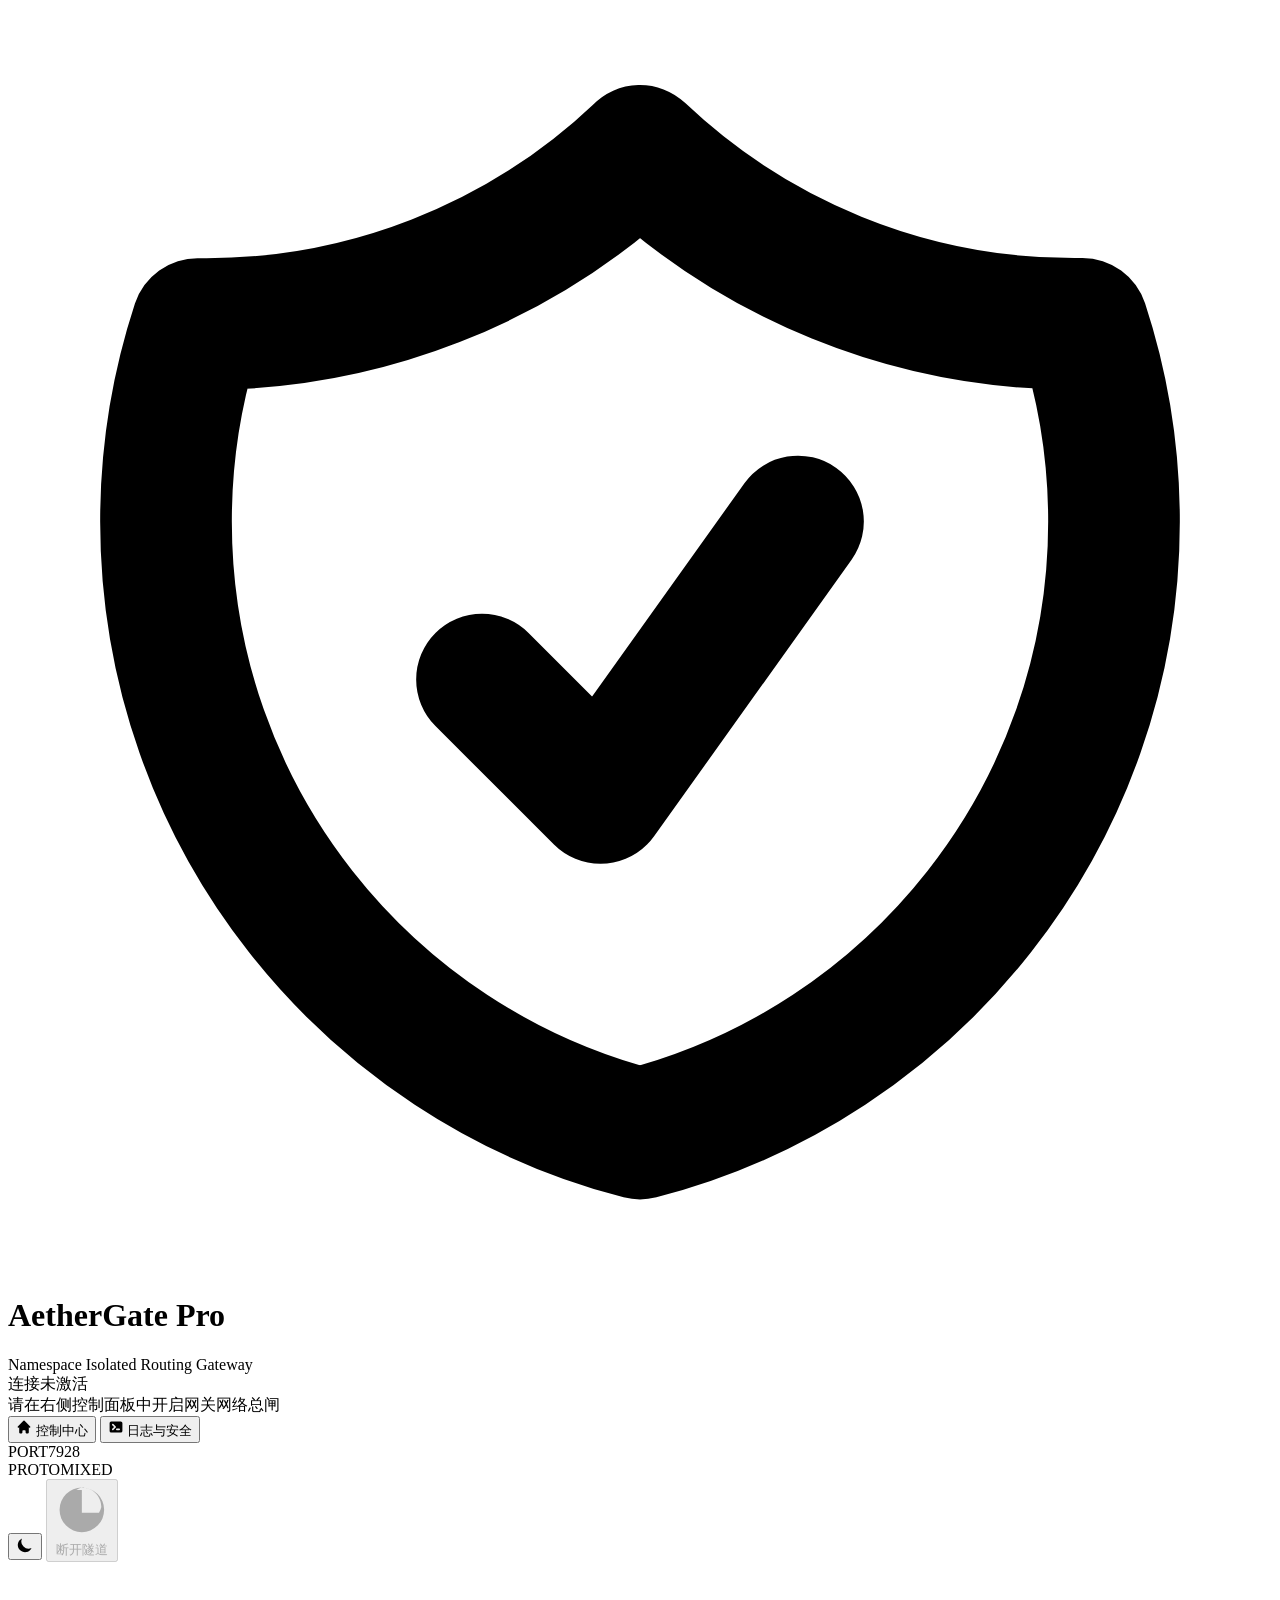
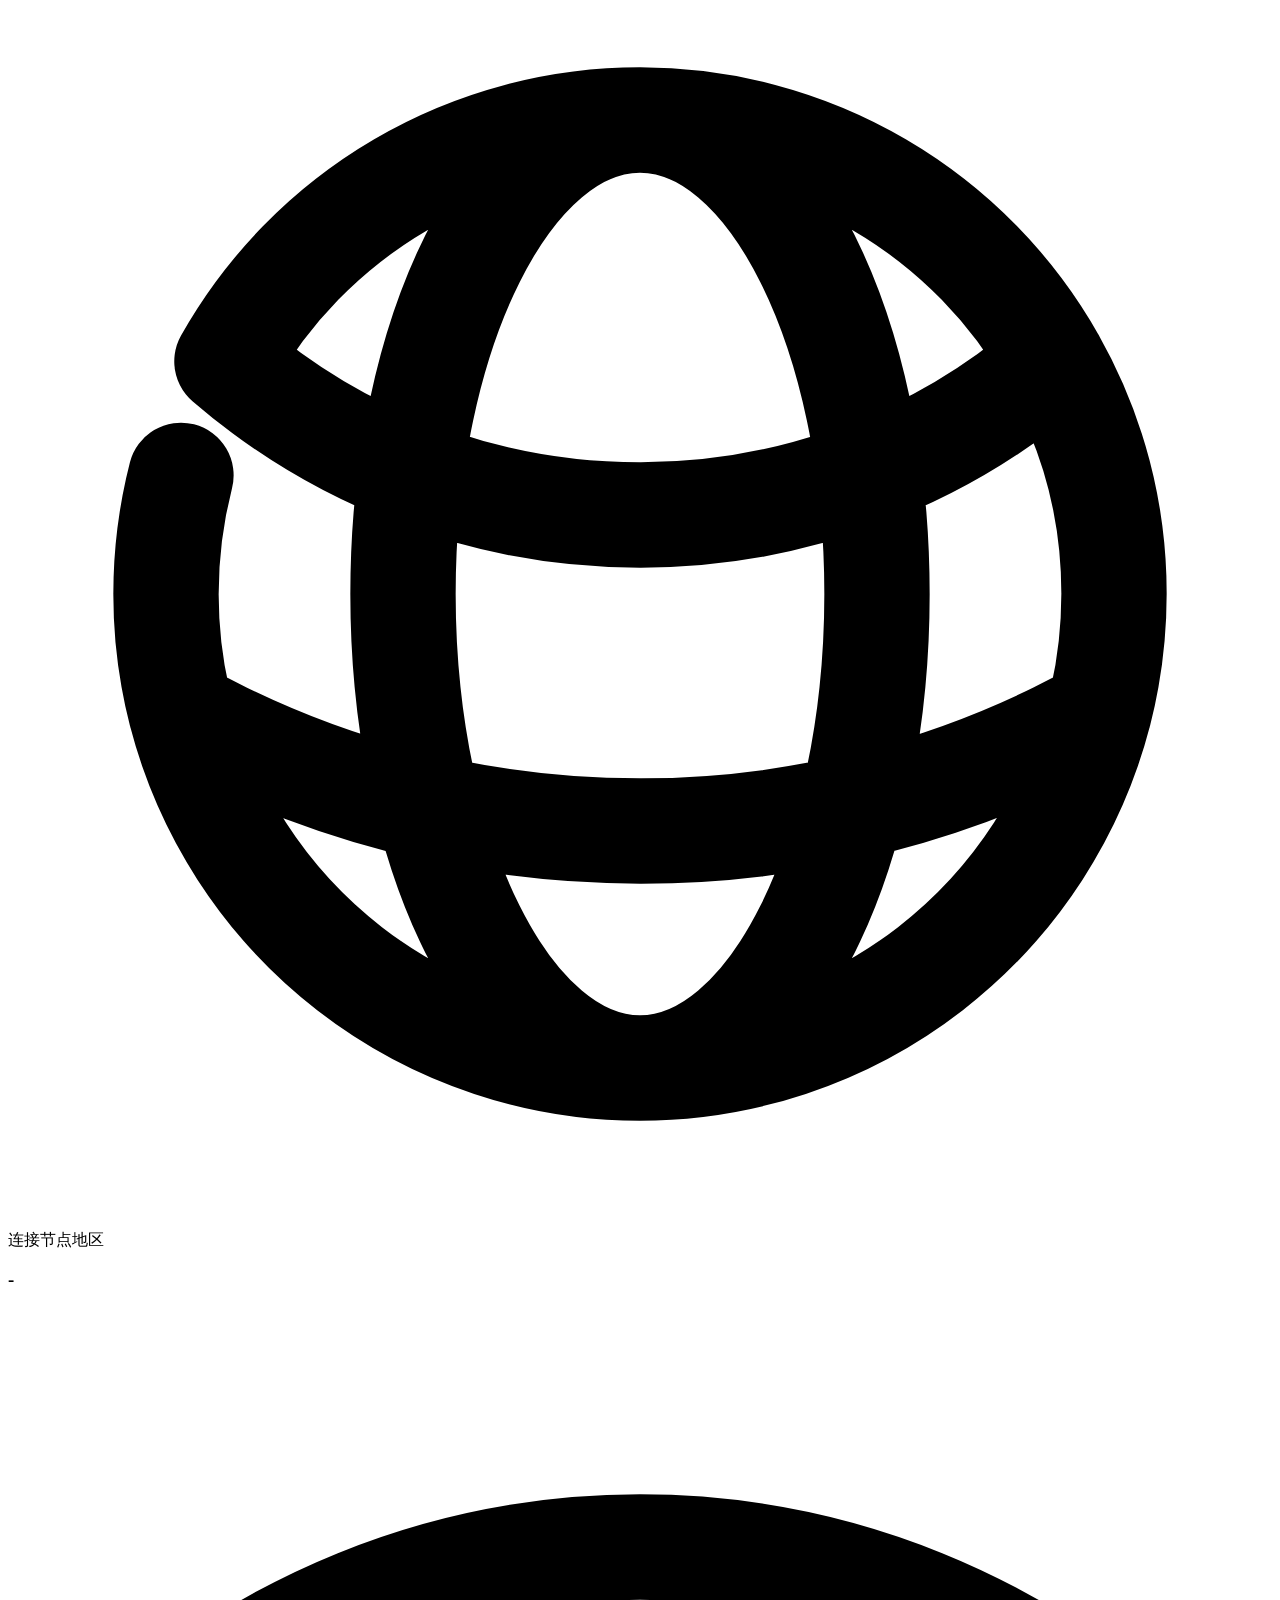
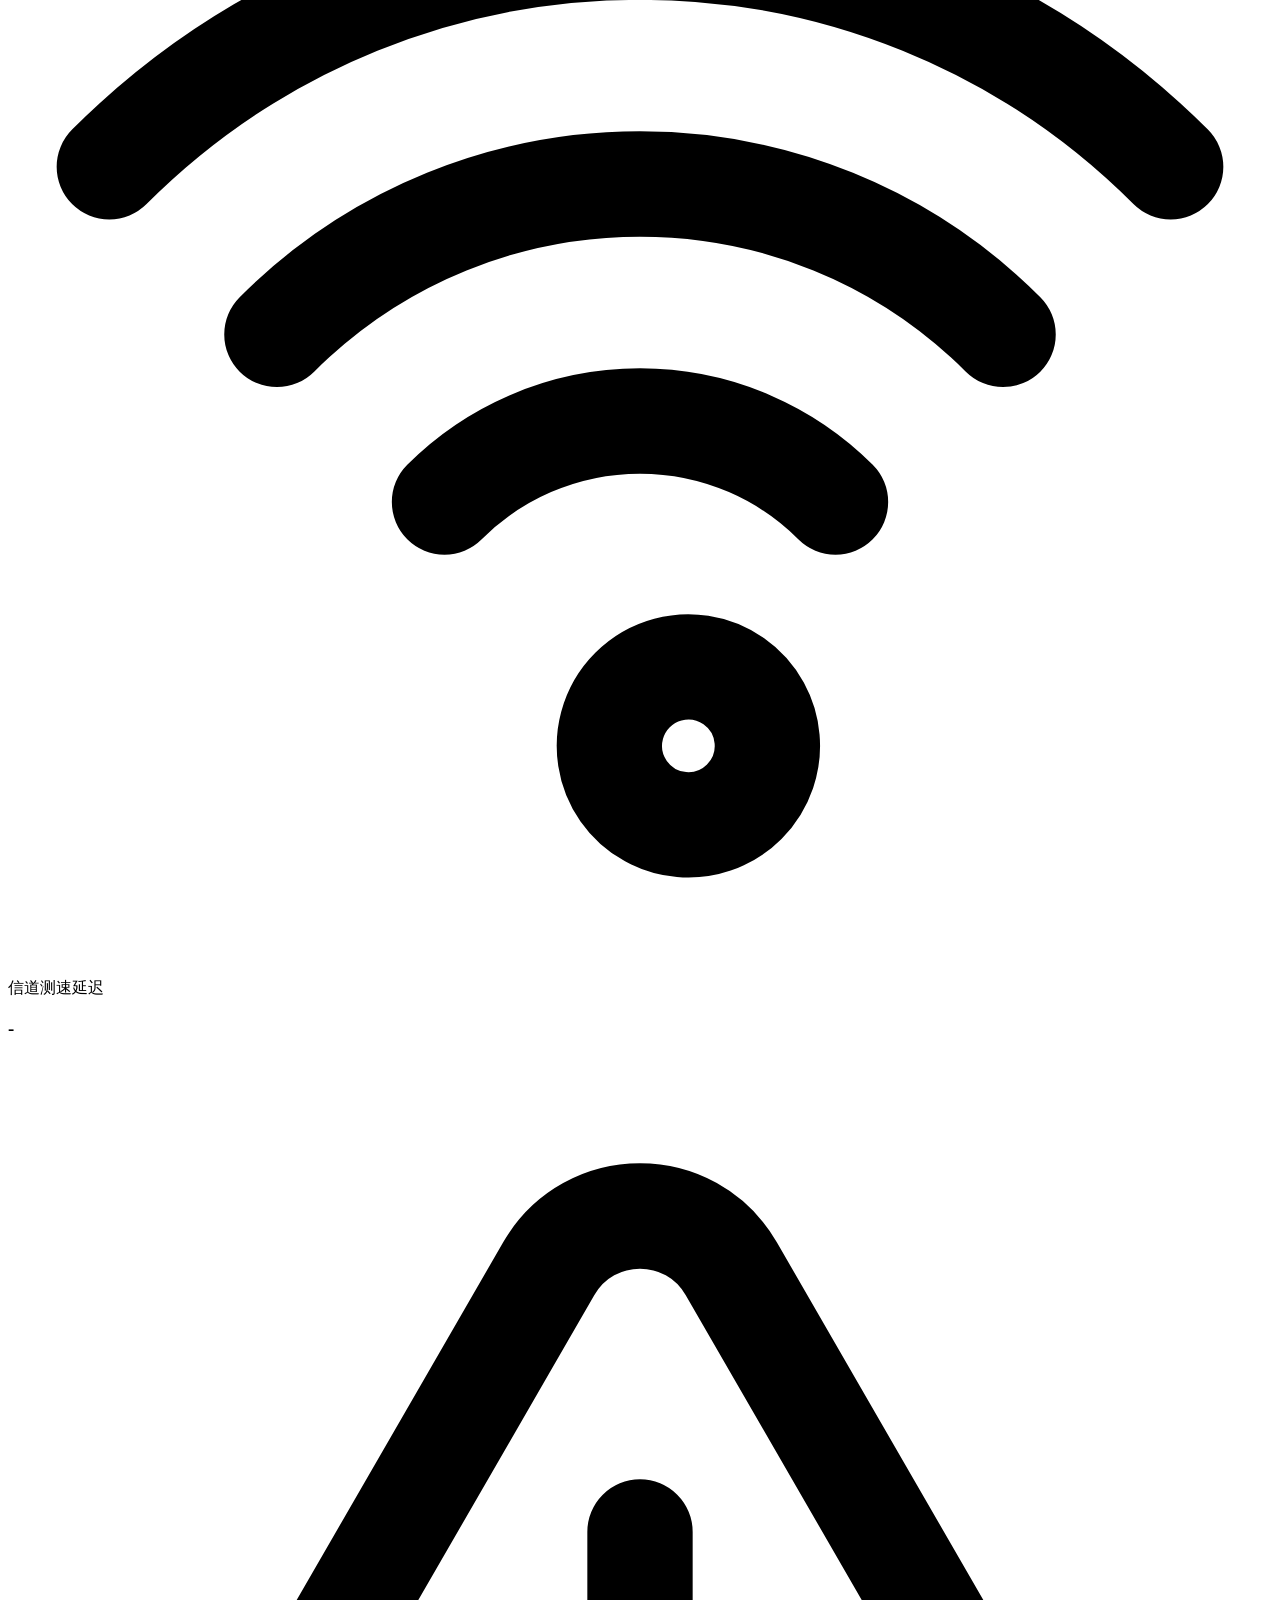
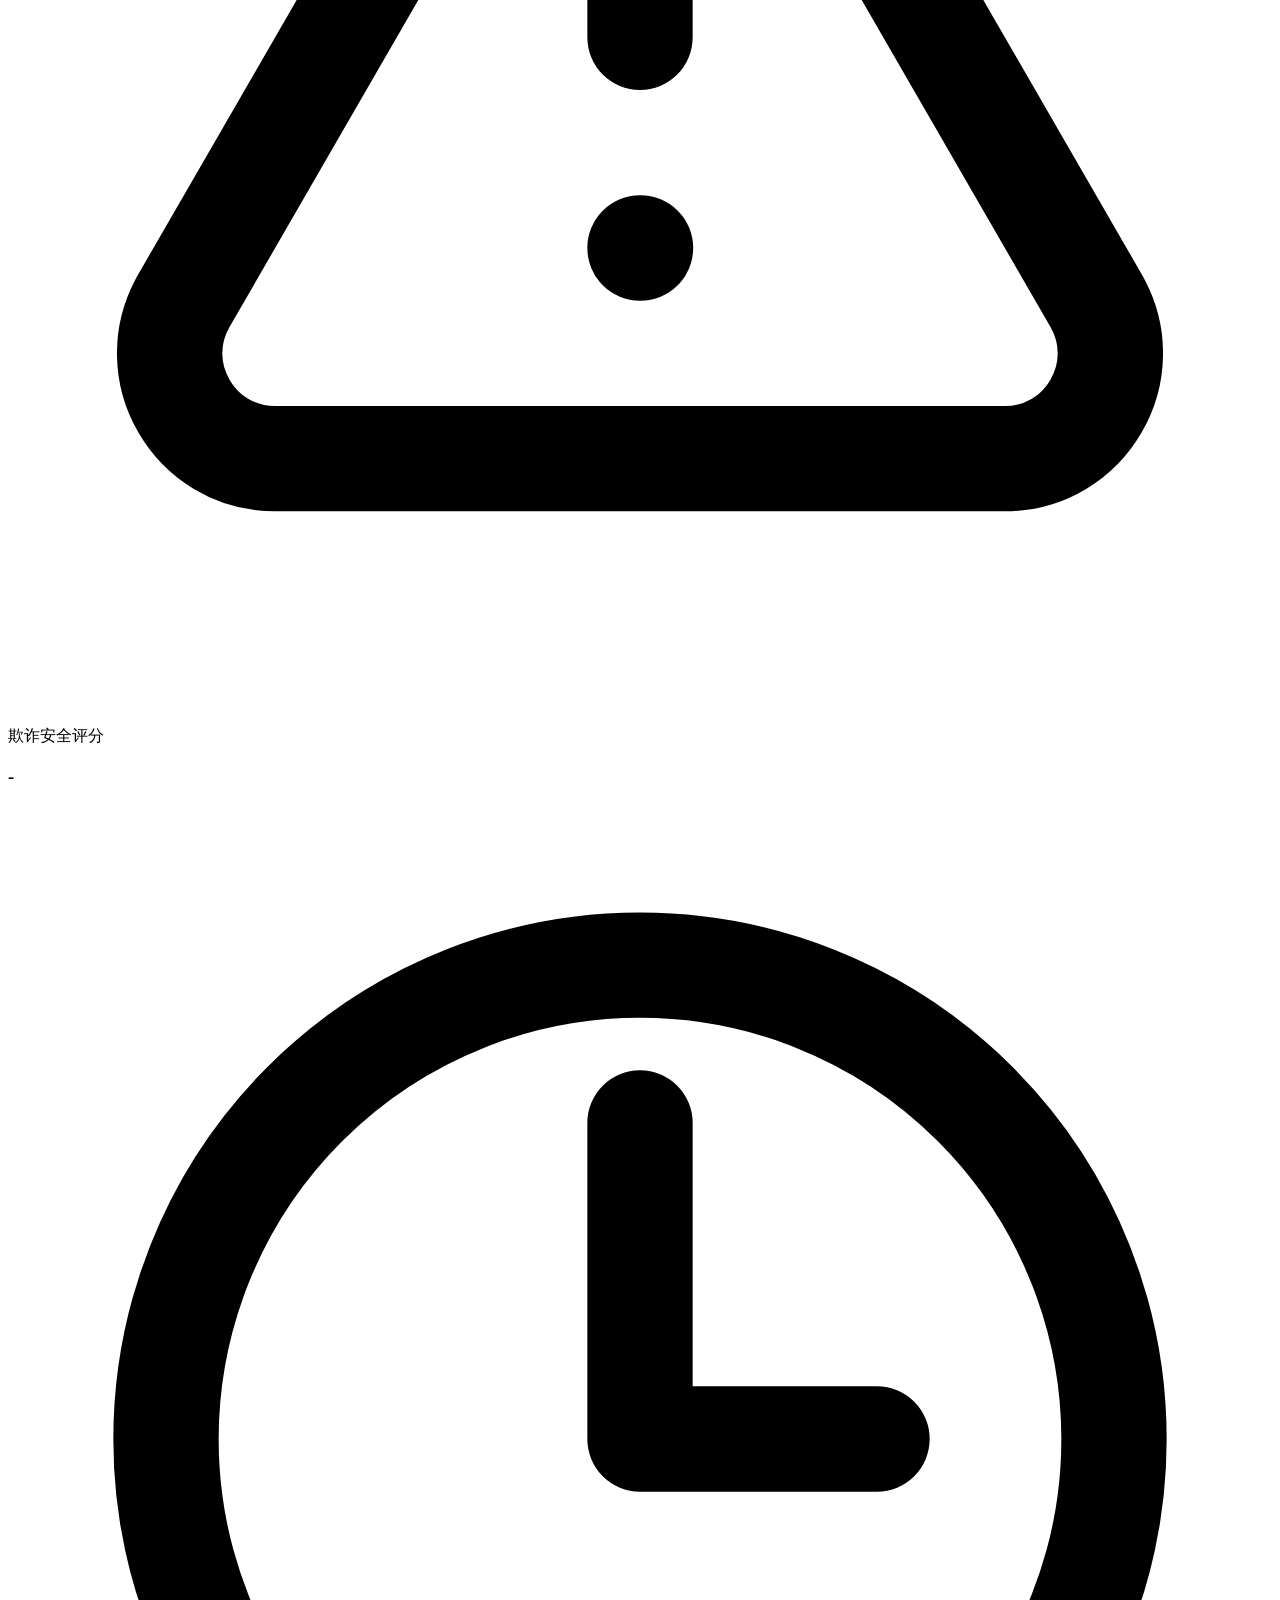
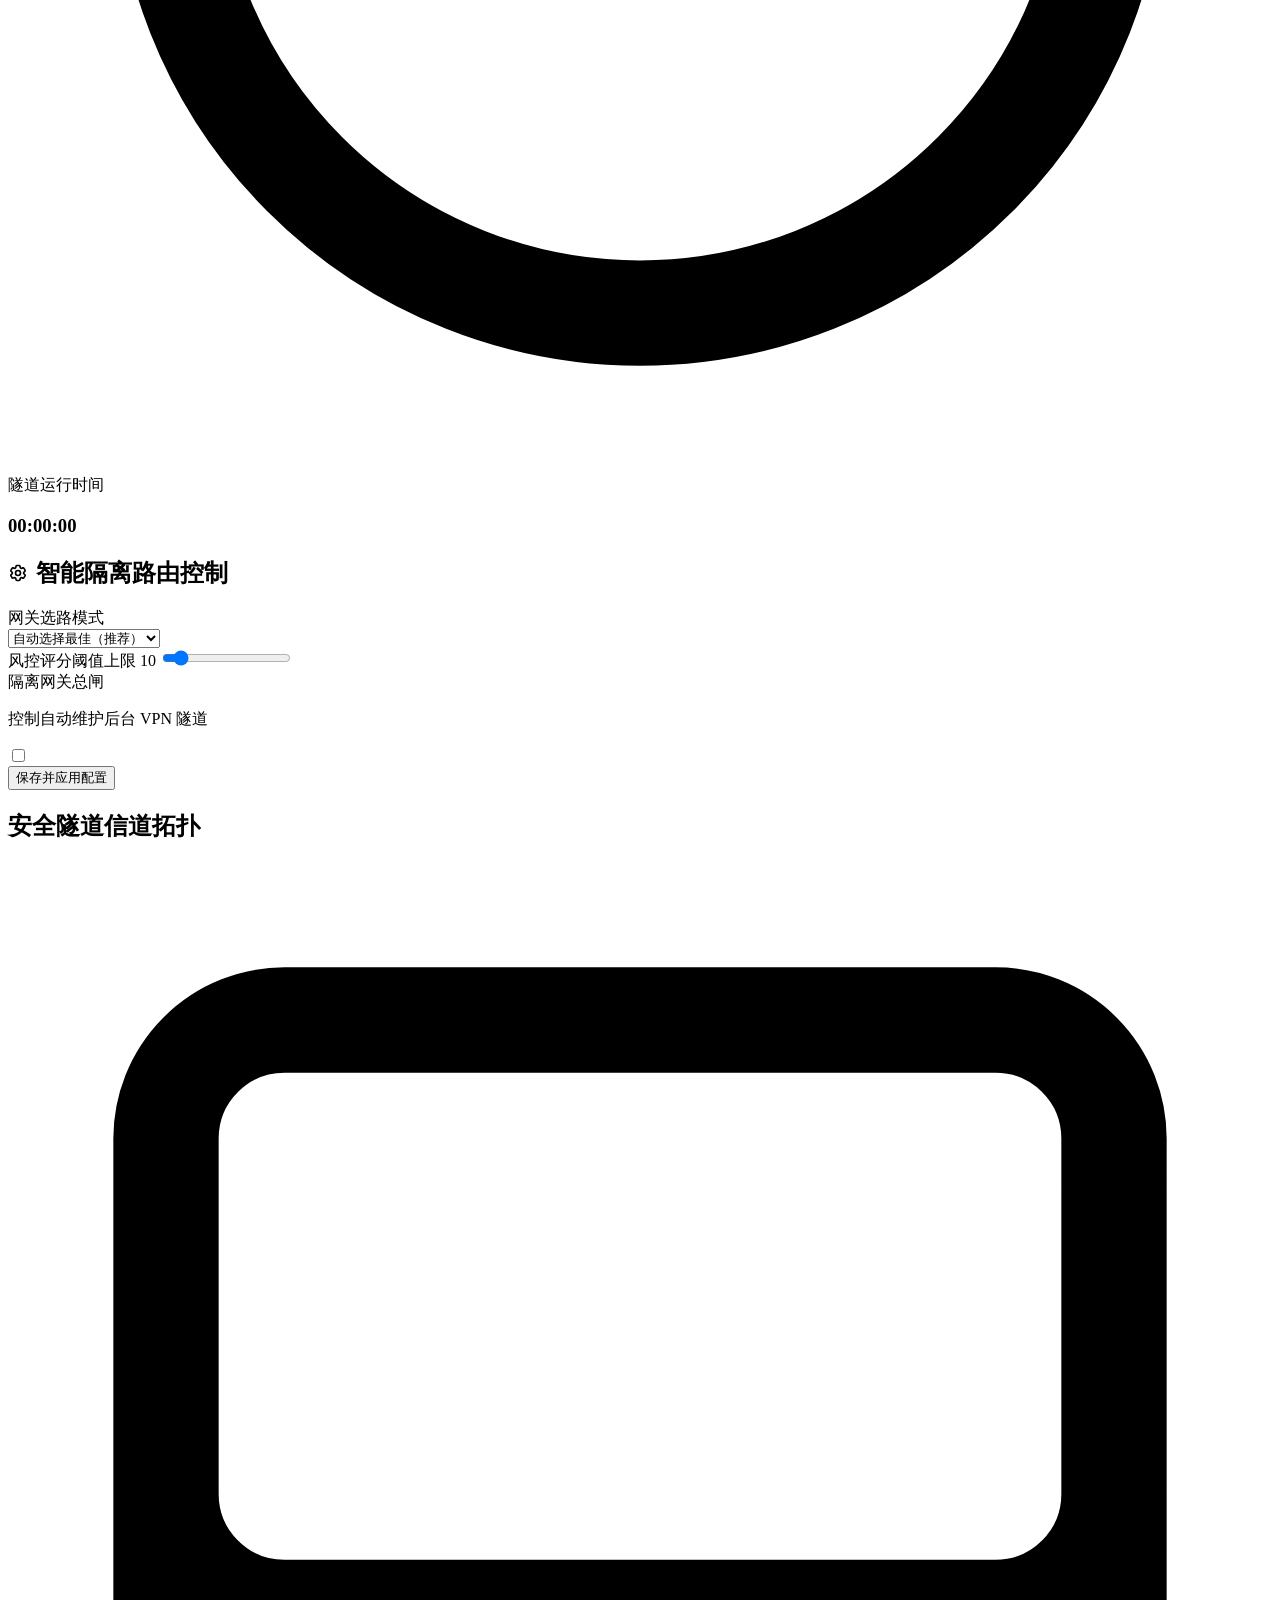
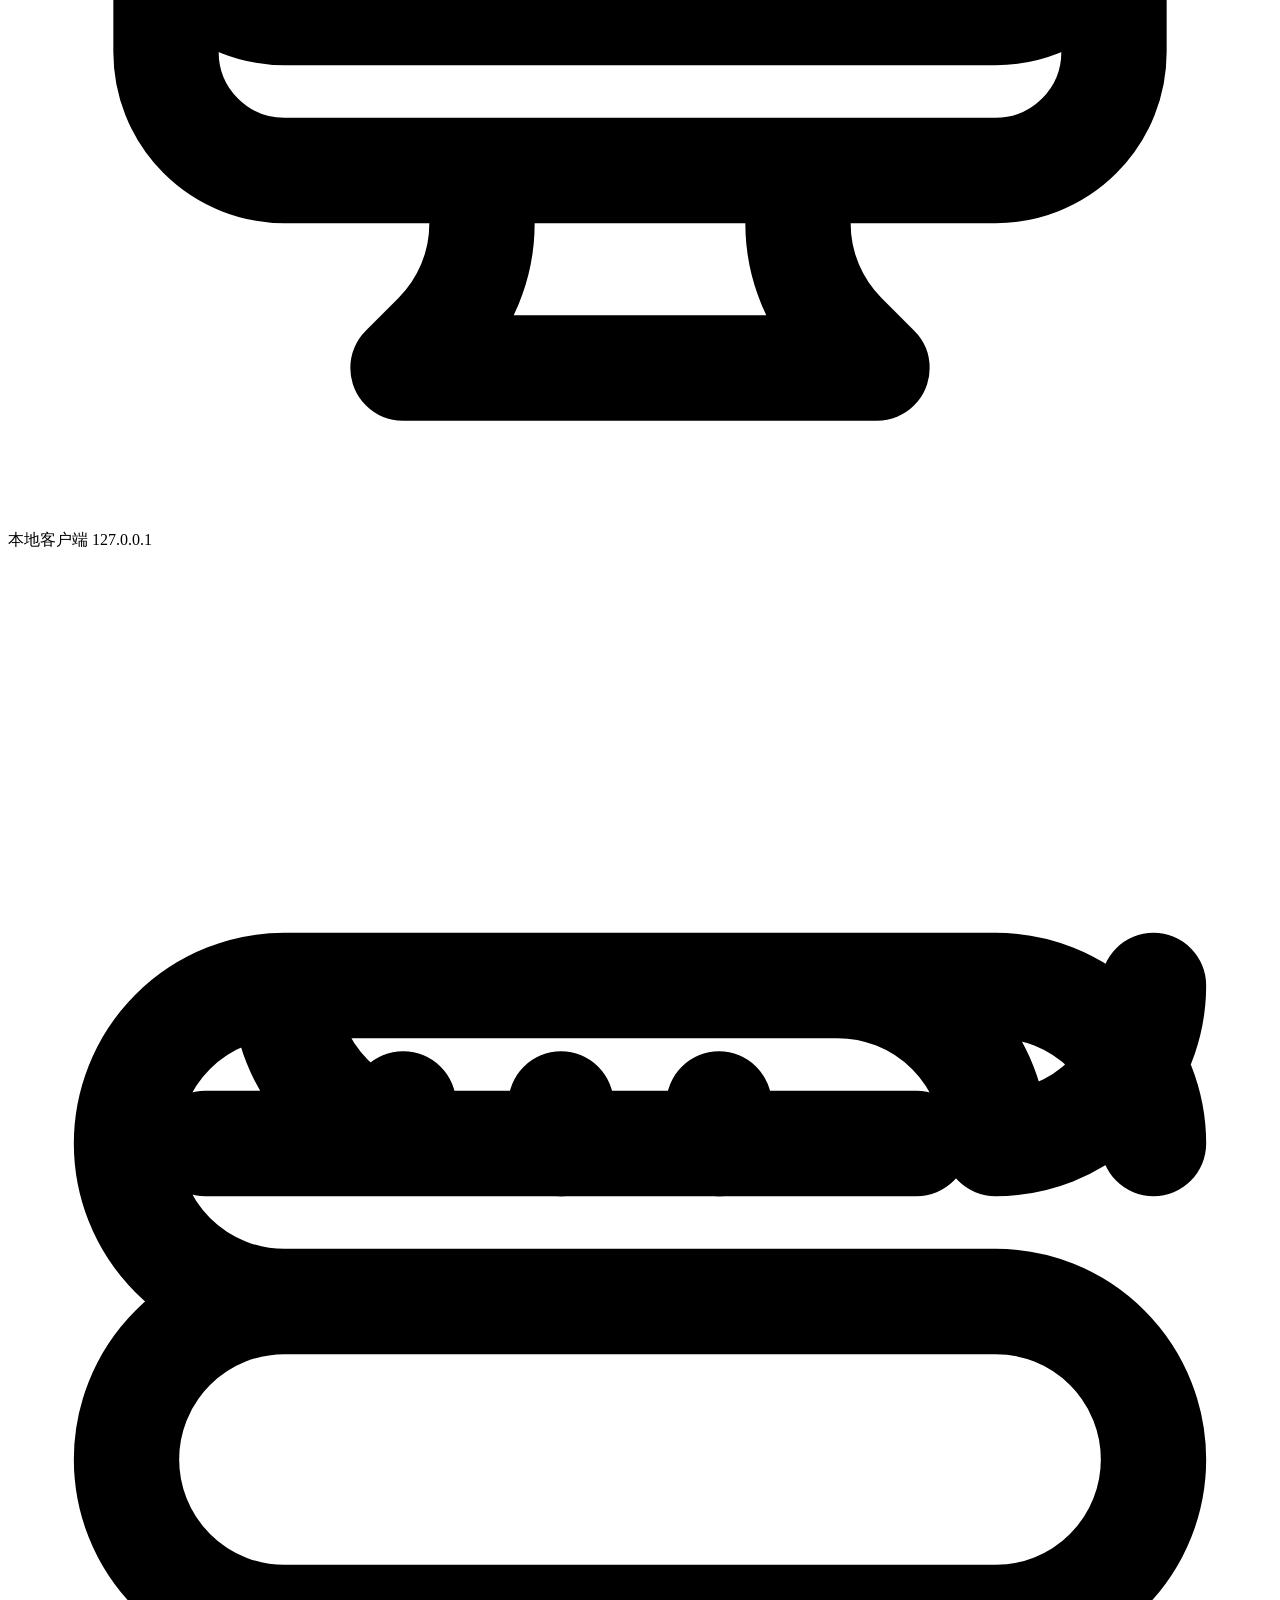
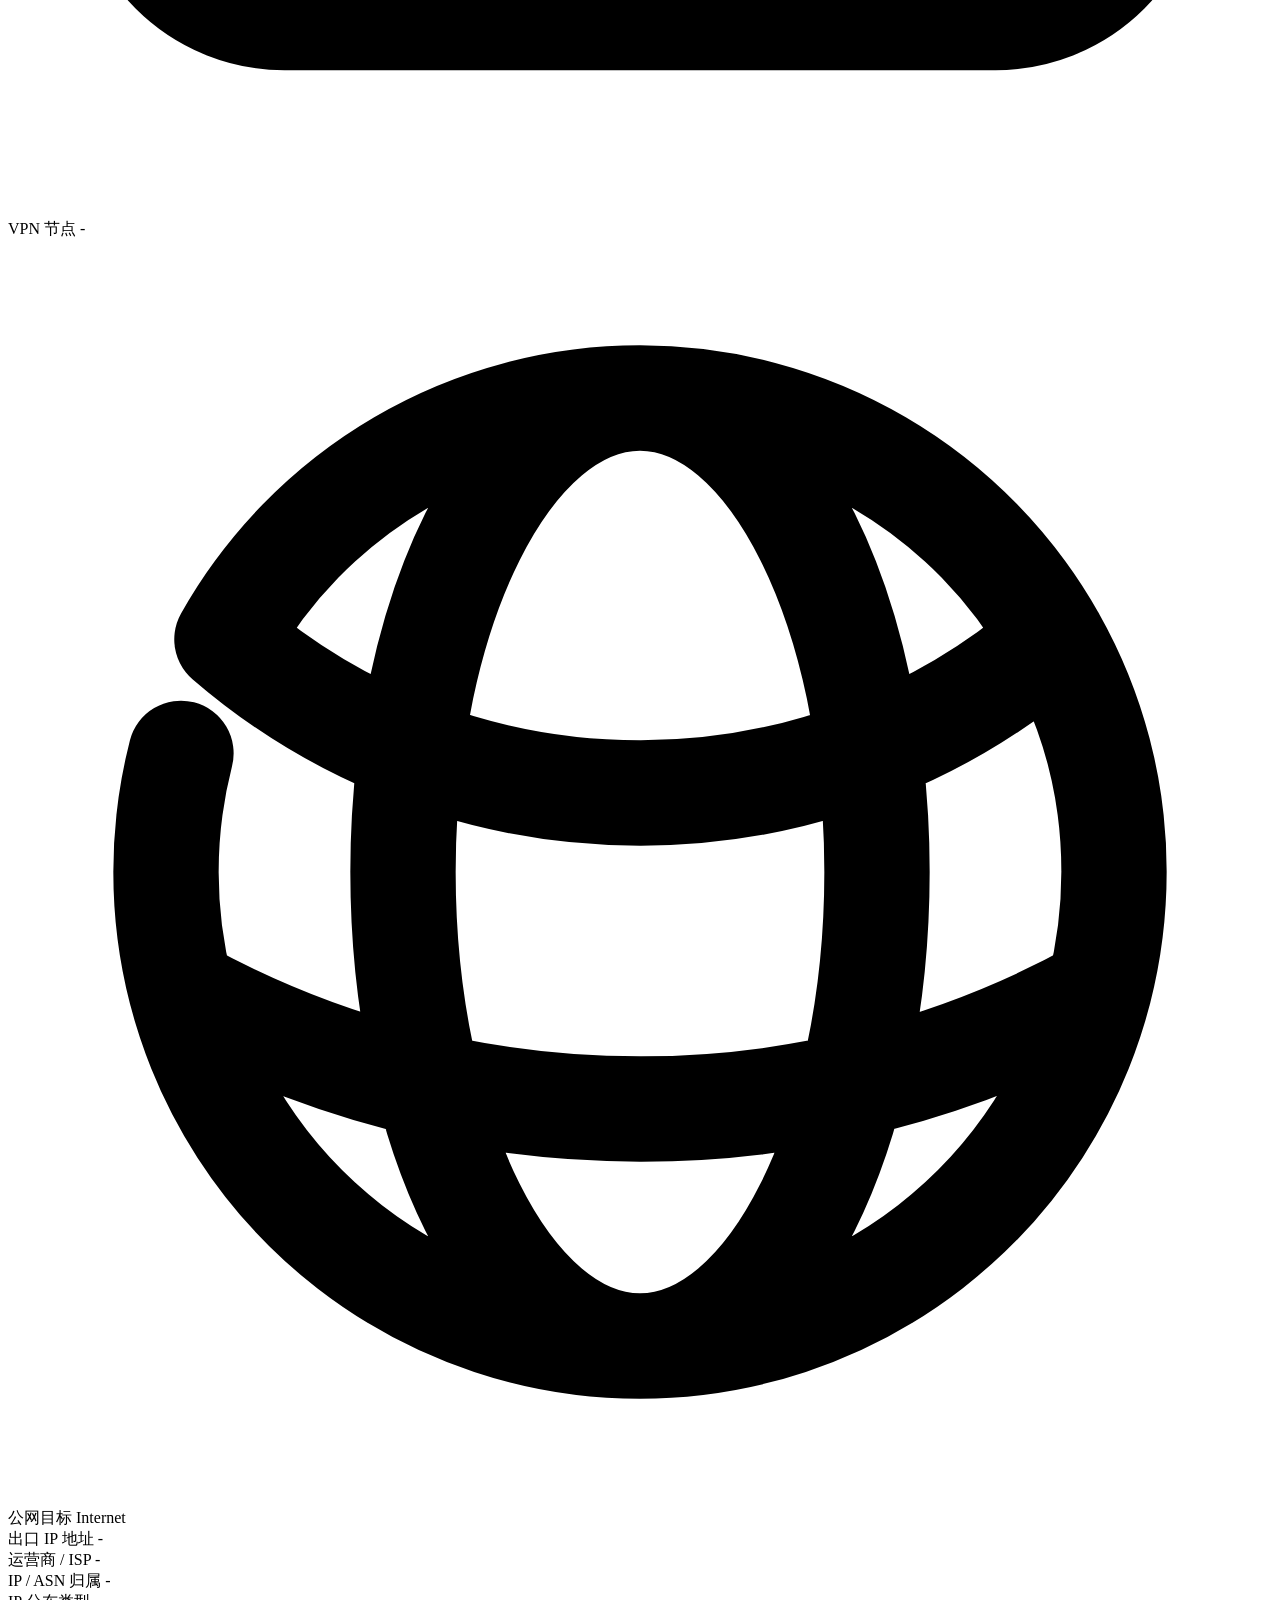
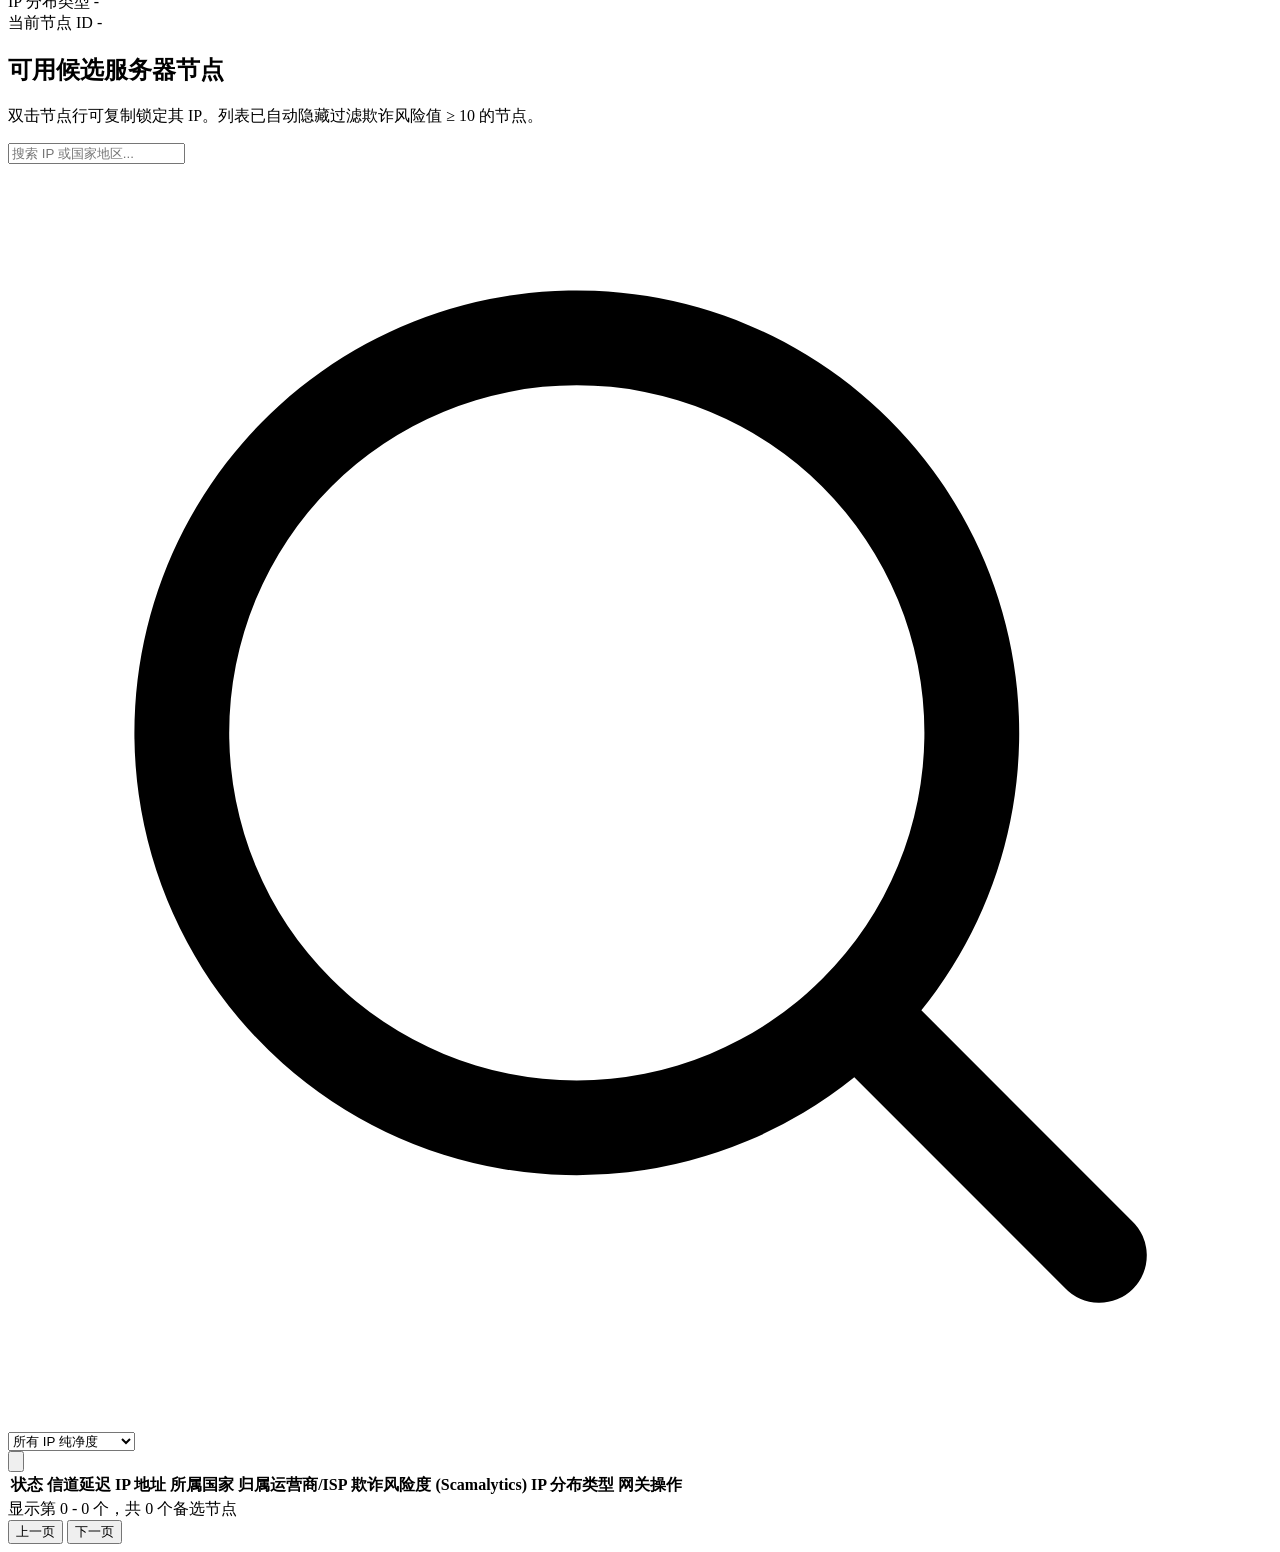
==== web/index.html @ 3567e90a "feat: optimize AutoPilot stability, layout, and add one-key bootstrap installer" ====
<!DOCTYPE html>
<html lang="zh-CN">
<head>
    <meta charset="UTF-8">
    <meta name="viewport" content="width=device-width, initial-scale=1.0">
    <title>AetherGate Pro - 高级隔离路由网关</title>
    <link href="https://fonts.googleapis.com/css2?family=Outfit:wght@400;500;600;700;800;900&family=Plus+Jakarta+Sans:wght@400;500;600;700&family=Fira+Code:wght@400;500&display=swap" rel="stylesheet">
    <link rel="stylesheet" href="web/app.css">
</head>
<body>
    <!-- Ambient glowing shapes -->
    <div class="ambient-glow" style="position: absolute; top: 0; left: 0; right: 0; bottom: 0; overflow: hidden; pointer-events: none; z-index: -2;">
        <div class="glow-orb orb-1"></div>
        <div class="glow-orb orb-2"></div>
        <div class="glow-orb orb-3"></div>
    </div>

    <div class="app-layout">
        <!-- TOP APP HEADER -->
        <header class="app-header spotlight">
            <div class="brand">
                <div class="logo-icon">
                    <svg viewBox="0 0 24 24" fill="none" stroke="currentColor" stroke-width="2.5">
                        <path stroke-linecap="round" stroke-linejoin="round" d="M9 12.75L11.25 15 15 9.75m-3-7.036A11.959 11.959 0 013.598 6 11.99 11.99 0 003 9.749c0 5.592 3.824 10.29 9 11.622 5.176-1.332 9-6.03 9-11.622 0-1.31-.21-2.57-.598-3.751h-.152c-3.196 0-6.1-1.248-8.25-3.285z" />
                    </svg>
                </div>
                <div class="logo-text">
                    <h1>AetherGate <span>Pro</span></h1>
                    <span class="sub-label">Namespace Isolated Routing Gateway</span>
                </div>
            </div>

            <!-- Header Middle Status -->
            <div class="header-status">
                <div class="status-indicator">
                    <span id="global-status-dot" class="status-dot dot-offline"></span>
                    <span id="global-status-text" class="status-text">连接未激活</span>
                </div>
                <div class="header-desc" id="global-status-sub">请在右侧控制面板中开启网关网络总闸</div>
            </div>
            
            <!-- Header Right Controls -->
            <div class="header-controls">
                <!-- Tab Switching Button Group -->
                <div class="tab-switcher">
                    <button id="btn-tab-dashboard" class="btn btn-tab active" onclick="switchTab('dashboard')">
                        <svg viewBox="0 0 20 20" fill="currentColor" class="icon" style="width: 16px; height: 16px;">
                            <path d="M10.707 2.293a1 1 0 00-1.414 0l-7 7a1 1 0 001.414 1.414L4 10.414V17a1 1 0 001 1h2a1 1 0 001-1v-2a1 1 0 011-1h2a1 1 0 011 1v2a1 1 0 001 1h2a1 1 0 001-1v-6.586l.293.293a1 1 0 001.414-1.414l-7-7z" />
                        </svg>
                        控制中心
                    </button>
                    <button id="btn-tab-logs" class="btn btn-tab" onclick="switchTab('logs')">
                        <svg viewBox="0 0 20 20" fill="currentColor" class="icon" style="width: 16px; height: 16px;">
                            <path fill-rule="evenodd" d="M2 5a2 2 0 012-2h12a2 2 0 012 2v10a2 2 0 01-2 2H4a2 2 0 01-2-2V5zm3.293 1.293a1 1 0 011.414 0l3 3a1 1 0 010 1.414l-3 3a1 1 0 01-1.414-1.414L7.586 10 5.293 7.707a1 1 0 010-1.414zM11 12a1 1 0 100 2h3a1 1 0 100-2h-3z" clip-rule="evenodd" />
                        </svg>
                        日志与安全
                    </button>
                </div>

                <div class="header-badges">
                    <div class="h-badge"><span class="lbl">PORT</span><span class="val">7928</span></div>
                    <div class="h-badge"><span class="lbl">PROTO</span><span class="val">MIXED</span></div>
                </div>
                
                <!-- Theme Toggle Button -->
                <button id="btn-theme-toggle" class="btn btn-secondary btn-icon-only btn-glow" title="切换主题" onclick="toggleTheme()">
                    <!-- Moon icon (shows in light theme to switch to dark) -->
                    <svg id="theme-moon-icon" viewBox="0 0 20 20" fill="currentColor" class="icon" style="width: 18px; height: 18px;">
                        <path d="M17.293 13.293A8 8 0 016.707 2.707a8.001 8.001 0 1010.586 10.586z" />
                    </svg>
                    <!-- Sun icon (shows in dark theme to switch to light) -->
                    <svg id="theme-sun-icon" viewBox="0 0 20 20" fill="currentColor" class="icon" style="display: none; width: 18px; height: 18px;">
                        <path fill-rule="evenodd" d="M10 2a1 1 0 011 1v1a1 1 0 11-2 0V3a1 1 0 011-1zm4 8a4 4 0 11-8 0 4 4 0 018 0zm-.464 4.95l.707.707a1 1 0 001.414-1.414l-.707-.707a1 1 0 00-1.414 1.414zm2.12-10.607a1 1 0 010 1.414l-.706.707a1 1 0 11-1.414-1.414l.707-.707a1 1 0 011.414 0zM17 11a1 1 0 100-2h-1a1 1 0 100 2h1zm-7 4a1 1 0 011 1v1a1 1 0 11-2 0v-1a1 1 0 011-1zM5.05 6.464A1 1 0 106.46 5.05l-.707-.707a1 1 0 00-1.414 1.414l.707.707zm1.414 8.486l-.707.707a1 1 0 01-1.414-1.414l.707-.707a1 1 0 011.414 1.414zM4 11a1 1 0 100-2H3a1 1 0 100 2h1z" clip-rule="evenodd" />
                    </svg>
                </button>

                <button id="btn-quick-disconnect" class="btn btn-danger btn-sm btn-glow" disabled onclick="disconnectNode()">
                    <svg viewBox="0 0 20 20" fill="currentColor" class="icon">
                        <path fill-rule="evenodd" d="M10 18a8 8 0 100-16 8 8 0 000 16zM8 2.839A6.978 6.978 0 0110 2c3.866 0 7 3.134 7 7a6.978 6.978 0 01-.839 2H10V2.839z" clip-rule="evenodd" />
                    </svg>
                    断开隧道
                </button>
            </div>
        </header>

        <!-- TAB CONTENT: 控制中心 (DASHBOARD) -->
        <div class="tab-content-container" id="tab-content-dashboard">
            <!-- STATS COUNTERS (通栏) -->
            <div class="stats-grid">
                <div class="card spotlight stat-card">
                    <div class="stat-icon icon-purple">
                        <svg viewBox="0 0 24 24" fill="none" stroke="currentColor" stroke-width="2">
                            <path stroke-linecap="round" stroke-linejoin="round" d="M12 21a9.004 9.004 0 008.716-6.747M12 21a9.004 9.004 0 01-8.716-6.747M12 21c2.485 0 4.5-4.03 4.5-9S14.485 3 12 3m0 18c-2.485 0-4.5-4.03-4.5-9S9.515 3 12 3m0 0a8.997 8.997 0 017.843 4.582M12 3a8.997 8.997 0 00-7.843 4.582m15.686 0A11.953 11.953 0 0112 10.5c-2.998 0-5.74-1.1-7.843-2.918m15.686 0A8.959 8.959 0 0121 12c0 .778-.099 1.533-.284 2.253m0 0A17.919 17.919 0 0112 16.5c-3.162 0-6.133-.815-8.716-2.247m0 0A9.015 9.015 0 013 12c0-.778.099-1.533.284-2.253" />
                        </svg>
                    </div>
                    <div class="stat-content">
                        <span class="stat-label">连接节点地区</span>
                        <h3 class="stat-val" id="active-location">-</h3>
                    </div>
                </div>

                <div class="card spotlight stat-card">
                    <div class="stat-icon icon-cyan">
                        <svg viewBox="0 0 24 24" fill="none" stroke="currentColor" stroke-width="2">
                            <path stroke-linecap="round" stroke-linejoin="round" d="M8.288 15.038a5.25 5.25 0 017.424 0M5.106 11.856c3.807-3.808 9.98-3.808 13.788 0M1.924 8.674c5.565-5.565 14.587-5.565 20.152 0M12.53 18.22a1.5 1.5 0 11-1.06 1.06 1.5 1.5 0 011.06-1.06z" />
                        </svg>
                    </div>
                    <div class="stat-content">
                        <span class="stat-label">信道测速延迟</span>
                        <h3 class="stat-val text-success" id="active-latency">-</h3>
                    </div>
                </div>

                <div class="card spotlight stat-card">
                    <div class="stat-icon icon-magenta">
                        <svg viewBox="0 0 24 24" fill="none" stroke="currentColor" stroke-width="2">
                            <path stroke-linecap="round" stroke-linejoin="round" d="M12 9v2m0 4h.01m-6.938 4h13.856c1.54 0 2.502-1.667 1.732-3L13.732 4c-.77-1.333-2.694-1.333-3.464 0L3.34 16c-.77 1.333.192 3 1.732 3z" />
                        </svg>
                    </div>
                    <div class="stat-content">
                        <span class="stat-label">欺诈安全评分</span>
                        <h3 class="stat-val" id="active-scamalytics">-</h3>
                    </div>
                </div>

                <div class="card spotlight stat-card">
                    <div class="stat-icon icon-blue">
                        <svg viewBox="0 0 24 24" fill="none" stroke="currentColor" stroke-width="2">
                            <path stroke-linecap="round" stroke-linejoin="round" d="M12 6v6h4.5m4.5 0a9 9 0 11-18 0 9 9 0 0118 0z" />
                        </svg>
                    </div>
                    <div class="stat-content">
                        <span class="stat-label">隧道运行时间</span>
                        <h3 class="stat-val mono" id="active-uptime">00:00:00</h3>
                    </div>
                </div>
            </div>

            <!-- TOP DASHBOARD GRID (控制面板与拓扑网) -->
            <div class="top-dashboard-grid">
                <!-- CARD 1: 智能隔离路由控制中心 -->
                <div class="card spotlight settings-card top-settings-card">
                    <div class="card-header">
                        <h2 style="display: flex; align-items: center; gap: 0.5rem;">
                            <svg viewBox="0 0 24 24" fill="none" stroke="currentColor" stroke-width="2" style="width: 20px; height: 20px;">
                                <path stroke-linecap="round" stroke-linejoin="round" d="M9.594 3.94c.09-.542.56-.94 1.11-.94h2.593c.55 0 1.02.398 1.11.94l.213 1.281c.063.374.313.686.645.87.074.04.147.083.22.127.324.196.72.257 1.075.124l1.217-.456a1.125 1.125 0 011.37.49l1.296 2.247a1.125 1.125 0 01-.26 1.43l-1.003.828c-.293.241-.438.613-.43.992a7.723 7.723 0 010 .255c-.008.378.137.75.43.991l1.004.827c.424.35.534.954.26 1.43l-1.298 2.247a1.125 1.125 0 01-1.369.491l-1.217-.456c-.355-.133-.75-.072-1.076.124a6.57 6.57 0 01-.22.128c-.331.183-.581.495-.644.869l-.213 1.28c-.09.543-.56.94-1.11.94h-2.594c-.55 0-1.02-.398-1.11-.94l-.213-1.281c-.062-.374-.312-.686-.644-.87a6.52 6.52 0 01-.22-.127c-.325-.196-.72-.257-1.076-.124l-1.217.456a1.125 1.125 0 01-1.369-.49l-1.297-2.247a1.125 1.125 0 01.26-1.43l1.004-.827c.292-.24.437-.613.43-.992a6.932 6.932 0 010-.255c.007-.378-.138-.75-.43-.991l-1.004-.827a1.125 1.125 0 01-.26-1.43l1.297-2.247a1.125 1.125 0 011.37-.491l1.216.456c.356.133.751.072 1.076-.124.072-.044.146-.087.22-.128.332-.183.582-.495.645-.869l.214-1.28z" />
                                <path stroke-linecap="round" stroke-linejoin="round" d="M15 12a3 3 0 11-6 0 3 3 0 016 0z" />
                            </svg>
                            智能隔离路由控制
                        </h2>
                    </div>
                    <form id="settings-form" class="settings-form settings-grid-form" onsubmit="saveSettings(event)">
                        <!-- Group 1: Routing Mode + Cond Inputs -->
                        <div class="form-group-container">
                            <div class="form-group">
                                <label for="setting-routing-mode">网关选路模式</label>
                                <div class="select-wrapper">
                                    <select id="setting-routing-mode" class="form-control" onchange="toggleSettingsVisibility()">
                                        <option value="auto">自动选择最佳（推荐）</option>
                                        <option value="fixed_ip">锁定固定 IP 节点</option>
                                        <option value="fixed_region">锁定特定国家地区</option>
                                    </select>
                                </div>
                            </div>
                            <div class="form-group" id="group-force-country" style="display: none; margin-top: 0.5rem;">
                                <label for="setting-force-country">锁定国家代码</label>
                                <input type="text" id="setting-force-country" class="form-control text-uppercase" placeholder="例如: JP, US, KR">
                            </div>
                            <div class="form-group" id="group-fixed-node" style="display: none; margin-top: 0.5rem;">
                                <label for="setting-fixed-node">锁定节点 ID</label>
                                <input type="text" id="setting-fixed-node" class="form-control mono" readonly placeholder="双击下方列表行锁定">
                            </div>
                        </div>

                        <!-- Right Column details inside form -->
                        <div class="form-right-column">
                            <!-- Group 2: Scamalytics range -->
                            <div class="form-group">
                                <label>
                                    <span>风控评分阈值上限</span>
                                    <span class="badge badge-primary" id="scamalytics-val">10</span>
                                </label>
                                <input type="range" id="setting-scamalytics" min="0" max="100" value="10" class="range-slider" oninput="document.getElementById('scamalytics-val').textContent=this.value">
                            </div>

                            <!-- Group 3: Switch -->
                            <div class="form-group toggle-group">
                                <div class="toggle-info">
                                    <label class="toggle-title">隔离网关总闸</label>
                                    <p class="help-text">控制自动维护后台 VPN 隧道</p>
                                </div>
                                <label class="switch">
                                    <input type="checkbox" id="setting-connection-enabled">
                                    <span class="slider"></span>
                                </label>
                            </div>
                        </div>

                        <!-- Group 4: Submit Button (Spanning full width of form grid) -->
                        <div class="form-group submit-group">
                            <button type="submit" class="btn btn-primary btn-block btn-glow">保存并应用配置</button>
                        </div>
                    </form>
                </div>

                <!-- CARD 2: 安全隧道信道拓扑 -->
                <div class="card spotlight status-card-detailed top-status-card">
                    <div class="card-header">
                        <h2>安全隧道信道拓扑</h2>
                    </div>
                    
                    <!-- Visual Network Map -->
                    <div class="network-map-container" id="network-map-container">
                        <div class="network-node client-node active">
                            <div class="node-icon">
                                <svg viewBox="0 0 24 24" fill="none" stroke="currentColor" stroke-width="2">
                                    <path stroke-linecap="round" stroke-linejoin="round" d="M9 17.25v1.007a3 3 0 01-.879 2.122L7.5 21h9l-.621-.621A3 3 0 0115 18.257V17.25m6-12V15a2.25 2.25 0 01-2.25 2.25H5.25A2.25 2.25 0 013 15V5.25m18 0A2.25 2.25 0 0018.75 3H5.25A2.25 2.25 0 003 5.25m18 0V12a2.25 2.25 0 01-2.25 2.25H5.25A2.25 2.25 0 013 12V5.25" />
                                </svg>
                            </div>
                            <span class="node-label">本地客户端</span>
                            <span class="node-ip">127.0.0.1</span>
                        </div>
                        
                        <div class="network-link to-vpn" id="link-to-vpn">
                            <div class="link-pulse"></div>
                        </div>
                        
                        <div class="network-node gateway-node" id="flow-gateway-node">
                            <div class="node-icon">
                                <svg viewBox="0 0 24 24" fill="none" stroke="currentColor" stroke-width="2">
                                    <path stroke-linecap="round" stroke-linejoin="round" d="M5.25 14.25h13.5m-13.5 0a3 3 0 01-3-3m3 3a3 3 0 100 6h13.5a3 3 0 100-6m-16.5-3a3 3 0 013-3h13.5a3 3 0 013 3m-19.5 0a3 3 0 013-3m0 0a3 3 0 003 3m10.5 0a3 3 0 003-3m-3 3a3 3 0 00-3-3m-12 3h13.5m-3.75 0h.008v.008h-.008V10.5zm-3 0h.008v.008h-.008V10.5m-3 0h.008v.008h-.008V10.5z" />
                                </svg>
                            </div>
                            <span class="node-label" id="flow-vpn-label">VPN 节点</span>
                            <span class="node-ip" id="flow-vpn-ip">-</span>
                        </div>

                        <div class="network-link to-internet" id="link-to-internet">
                            <div class="link-pulse"></div>
                        </div>

                        <div class="network-node destination-node" id="flow-dest-node">
                            <div class="node-icon">
                                <svg viewBox="0 0 24 24" fill="none" stroke="currentColor" stroke-width="2">
                                    <path stroke-linecap="round" stroke-linejoin="round" d="M12 21a9.004 9.004 0 008.716-6.747M12 21a9.004 9.004 0 01-8.716-6.747M12 21c2.485 0 4.5-4.03 4.5-9S14.485 3 12 3m0 18c-2.485 0-4.5-4.03-4.5-9S9.515 3 12 3m0 0a8.997 8.997 0 017.843 4.582M12 3a8.997 8.997 0 00-7.843 4.582m15.686 0A11.953 11.953 0 0112 10.5c-2.998 0-5.74-1.1-7.843-2.918m15.686 0A8.959 8.959 0 0121 12c0 .778-.099 1.533-.284 2.253m0 0A17.919 17.919 0 0112 16.5c-3.162 0-6.133-.815-8.716-2.247m0 0A9.015 9.015 0 013 12c0-.778.099-1.533.284-2.253" />
                                </svg>
                            </div>
                            <span class="node-label">公网目标</span>
                            <span class="node-ip" id="flow-dest-ip">Internet</span>
                        </div>
                    </div>
                    
                    <div class="status-details top-status-details">
                        <div class="detail-row">
                            <span class="label">出口 IP 地址</span>
                            <span class="value mono text-cyan" id="active-ip">-</span>
                        </div>
                        <div class="detail-row">
                            <span class="label">运营商 / ISP</span>
                            <span class="value" id="active-isp">-</span>
                        </div>
                        <div class="detail-row">
                            <span class="label">IP / ASN 归属</span>
                            <span class="value mono" id="active-asn">-</span>
                        </div>
                        <div class="detail-row">
                            <span class="label">IP 分布类型</span>
                            <span class="value" id="active-ip-type">-</span>
                        </div>
                        <div class="detail-row">
                            <span class="label">当前节点 ID</span>
                            <span class="value mono text-truncate" id="active-node-id">-</span>
                        </div>
                    </div>
                </div>
            </div>

            <!-- MAIN TABLE CARD (Full width now!) -->
            <div class="card spotlight table-card">
                <div class="table-card-header">
                    <div class="table-title-area">
                        <h2>可用候选服务器节点</h2>
                        <p class="sub-desc">双击节点行可复制锁定其 IP。列表已自动隐藏过滤欺诈风险值 &ge; 10 的节点。</p>
                    </div>
                    
                    <div class="table-actions">
                        <div class="search-box">
                            <input type="text" id="filter-search" class="form-control" placeholder="搜索 IP 或国家地区..." oninput="applyFilters()">
                            <svg viewBox="0 0 20 20" fill="currentColor" class="search-icon">
                                <path fill-rule="evenodd" d="M9 3.5a5.5 5.5 0 100 11 5.5 5.5 0 000-11zM2 9a7 7 0 1112.452 4.391l3.328 3.329a.75.75 0 11-1.06 1.06l-3.329-3.328A7 7 0 012 9z" clip-rule="evenodd" />
                            </svg>
                        </div>
                        
                        <div class="select-wrapper">
                            <select id="filter-type" class="form-control" onchange="applyFilters()">
                                <option value="all">所有 IP 纯净度</option>
                                <option value="residential">住宅 (Residential)</option>
                                <option value="mobile">移动 (Mobile)</option>
                                <option value="hosting">机房 (Hosting)</option>
                                <option value="proxy">高危代理 (Proxy)</option>
                            </select>
                        </div>

                        <button class="btn btn-secondary btn-icon-only" title="刷新列表" onclick="fetchNodesData()">
                            <svg viewBox="0 0 20 20" fill="currentColor" class="icon">
                                <path fill-rule="evenodd" d="M15.312 11.424a5.5 5.5 0 01-9.201 2.466l-.312-.311h2.433a.75.75 0 000-1.5H3.75a.75.75 0 00-.75.75v4.5a.75.75 0 001.5 0v-2.433l.31.31a7 7 0 0011.758-3.136.75.75 0 00-1.256-.607zM3.606 8.35a5.5 5.5 0 019.201-2.466l.312.311h-2.433a.75.75 0 000 1.5h4.468a.75.75 0 00.75-.75V2.446a.75.75 0 00-1.5 0v2.433l-.31-.31a7 7 0 00-11.758 3.136.75.75 0 001.256.607z" clip-rule="evenodd" />
                            </svg>
                        </button>
                    </div>
                </div>

                <div class="table-responsive">
                    <table class="node-table">
                        <thead>
                            <tr>
                                <th>状态</th>
                                <th>信道延迟</th>
                                <th>IP 地址</th>
                                <th>所属国家</th>
                                <th>归属运营商/ISP</th>
                                <th>欺诈风险度 (Scamalytics)</th>
                                <th>IP 分布类型</th>
                                <th>网关操作</th>
                            </tr>
                        </thead>
                        <tbody id="node-table-body">
                            <!-- Skeleton loaders or rows are rendered here -->
                        </tbody>
                    </table>
                </div>

                <!-- TABLE PAGINATION -->
                <div class="table-pagination">
                    <div class="pagination-info">
                        显示第 <span id="page-start" class="highlight">0</span> - <span id="page-end" class="highlight">0</span> 个，共 <span id="filtered-count" class="highlight">0</span> 个备选节点
                    </div>
                    <div class="pagination-controls">
                        <button class="btn btn-secondary btn-sm" id="btn-prev" onclick="prevPage()">
                            上一页
                        </button>
                        <button class="btn btn-secondary btn-sm" id="btn-next" onclick="nextPage()">
                            下一页
                        </button>
                    </div>
                </div>
            </div>
        </div>

        <!-- TAB CONTENT: 日志与安全 (LOGS & SECURITY) -->
        <div class="tab-content-container" id="tab-content-logs" style="display: none;">
            <div class="logs-grid">
                <!-- CARD 1: 用户安全凭证设置 -->
                <div class="card spotlight settings-card">
                    <div class="card-header">
                        <h2>安全凭证设置</h2>
                    </div>
                    <form id="credentials-form" class="settings-form" onsubmit="updateCredentials(event)">
                        <div class="form-group">
                            <label for="setting-username">管理员用户名</label>
                            <input type="text" id="setting-username" class="form-control" required placeholder="输入新用户名">
                        </div>

                        <div class="form-group">
                            <label for="setting-password">新登录密码</label>
                            <input type="password" id="setting-password" class="form-control" required placeholder="输入新密码">
                        </div>

                        <button type="submit" class="btn btn-secondary btn-block btn-glow">更新安全凭证</button>
                    </form>
                </div>

                <!-- CARD 2: DIAGNOSTIC CONSOLE (TERMINAL WRAPPER) -->
                <div class="card spotlight terminal-card-wrapper">
                    <div class="terminal-header">
                        <div class="terminal-dots">
                            <span class="t-dot dot-red"></span>
                            <span class="t-dot dot-yellow"></span>
                            <span class="t-dot dot-green"></span>
                        </div>
                        <span class="terminal-title">system_diagnostics.sh</span>
                        <div class="terminal-actions-right">
                            <button class="terminal-action-btn" title="清除日志" onclick="clearConsoleLogs()">
                                <svg viewBox="0 0 20 20" fill="currentColor">
                                    <path fill-rule="evenodd" d="M8.75 1A2.75 2.75 0 006 3.75v.443c-.795.077-1.584.176-2.365.298a.75.75 0 10.23 1.482l.149-.022.841 10.518A2.75 2.75 0 007.596 19h4.807a2.75 2.75 0 002.742-2.53l.841-10.52.149.023a.75.75 0 00.23-1.482A41.03 41.03 0 0014 4.193V3.75A2.75 2.75 0 0011.25 1h-2.5zM10 4c.84 0 1.673.025 2.5.075V3.75c0-.69-.56-1.25-1.25-1.25h-2.5c-.69 0-1.25.56-1.25 1.25v.325C8.327 4.025 9.16 4 10 4z" clip-rule="evenodd" />
                                </svg>
                            </button>
                        </div>
                    </div>
                    <div class="diagnostic-box" id="diagnostic-log-box">
                        <div class="diagnostic-placeholder">正在等待网关发送系统诊断流...</div>
                    </div>
                </div>
            </div>
        </div>
    </div>

    <script src="web/app.js"></script>
    <script>
        function switchTab(tabId) {
            document.getElementById('btn-tab-dashboard').classList.remove('active');
            document.getElementById('btn-tab-logs').classList.remove('active');
            document.getElementById('btn-tab-' + tabId).classList.add('active');
            
            if (tabId === 'dashboard') {
                document.getElementById('tab-content-dashboard').style.display = 'flex';
                document.getElementById('tab-content-logs').style.display = 'none';
            } else {
                document.getElementById('tab-content-dashboard').style.display = 'none';
                document.getElementById('tab-content-logs').style.display = 'flex';
            }
        }
    </script>
</body>
</html>
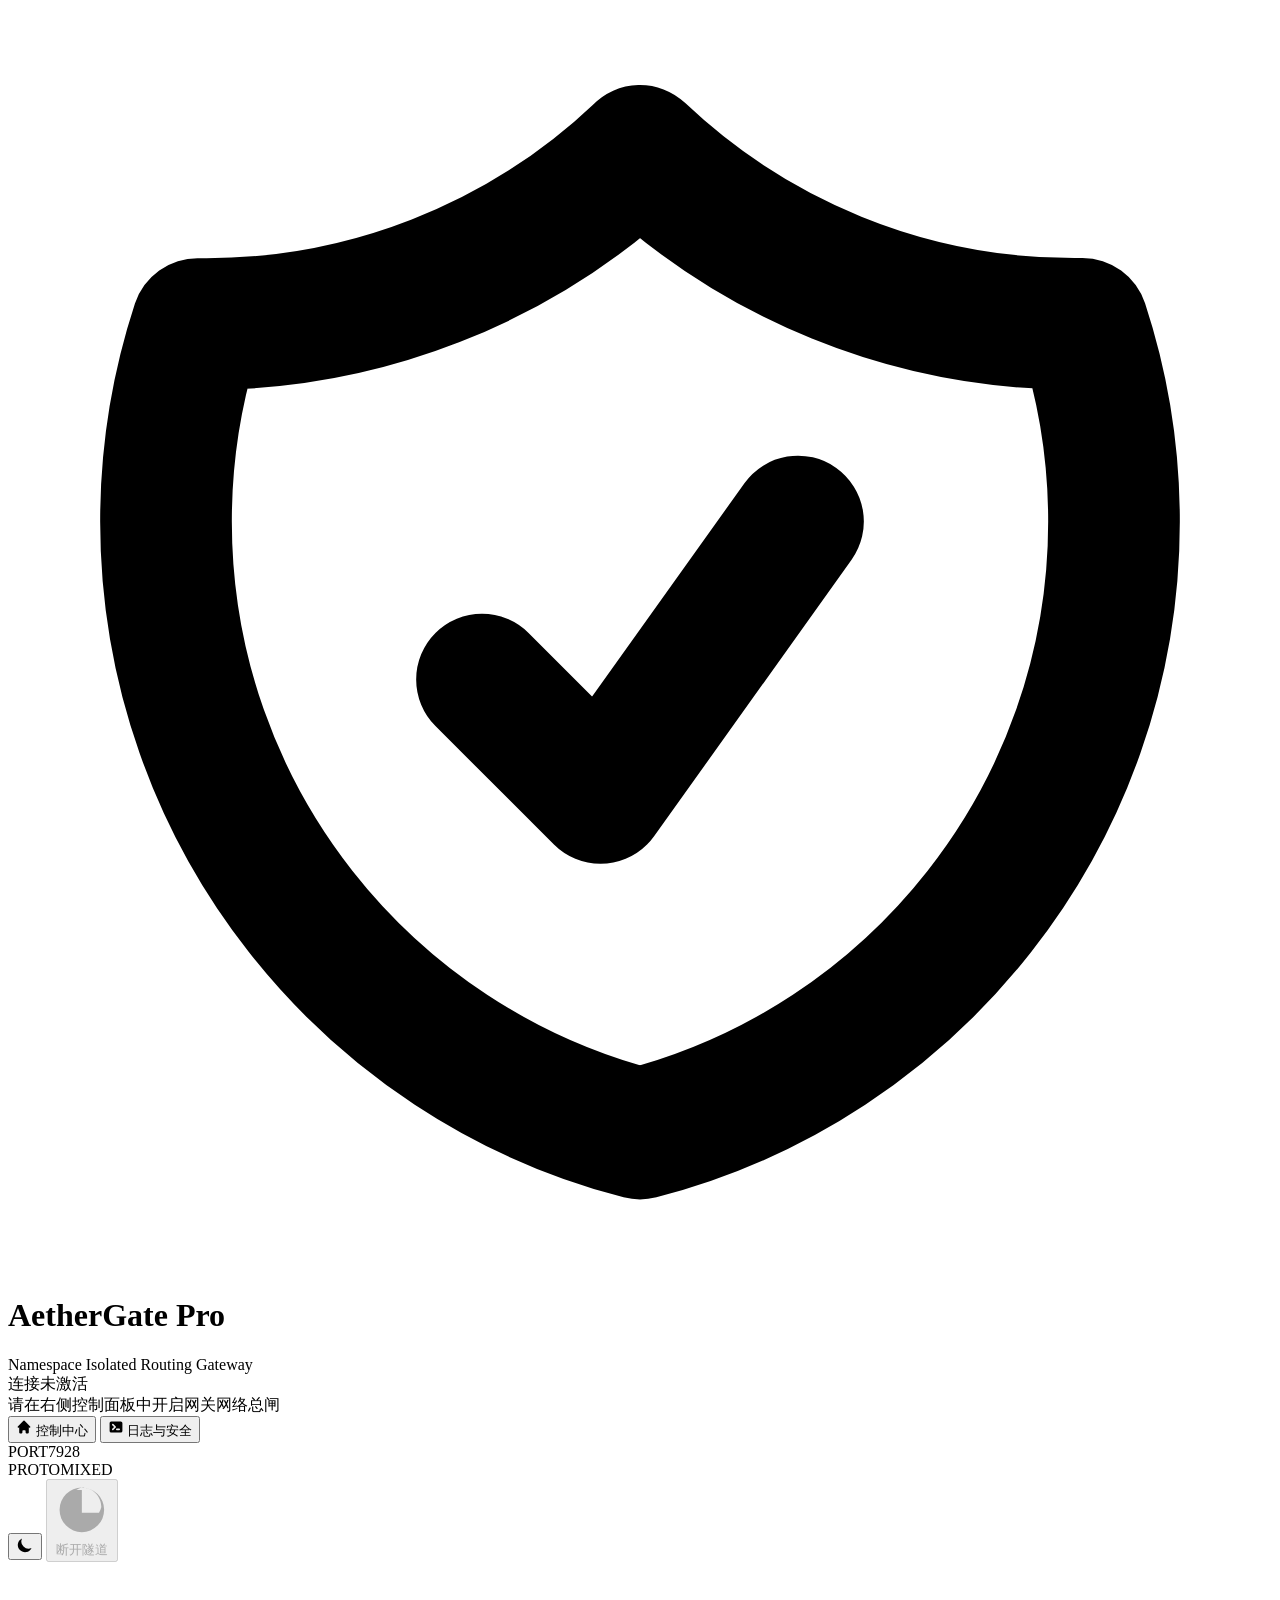
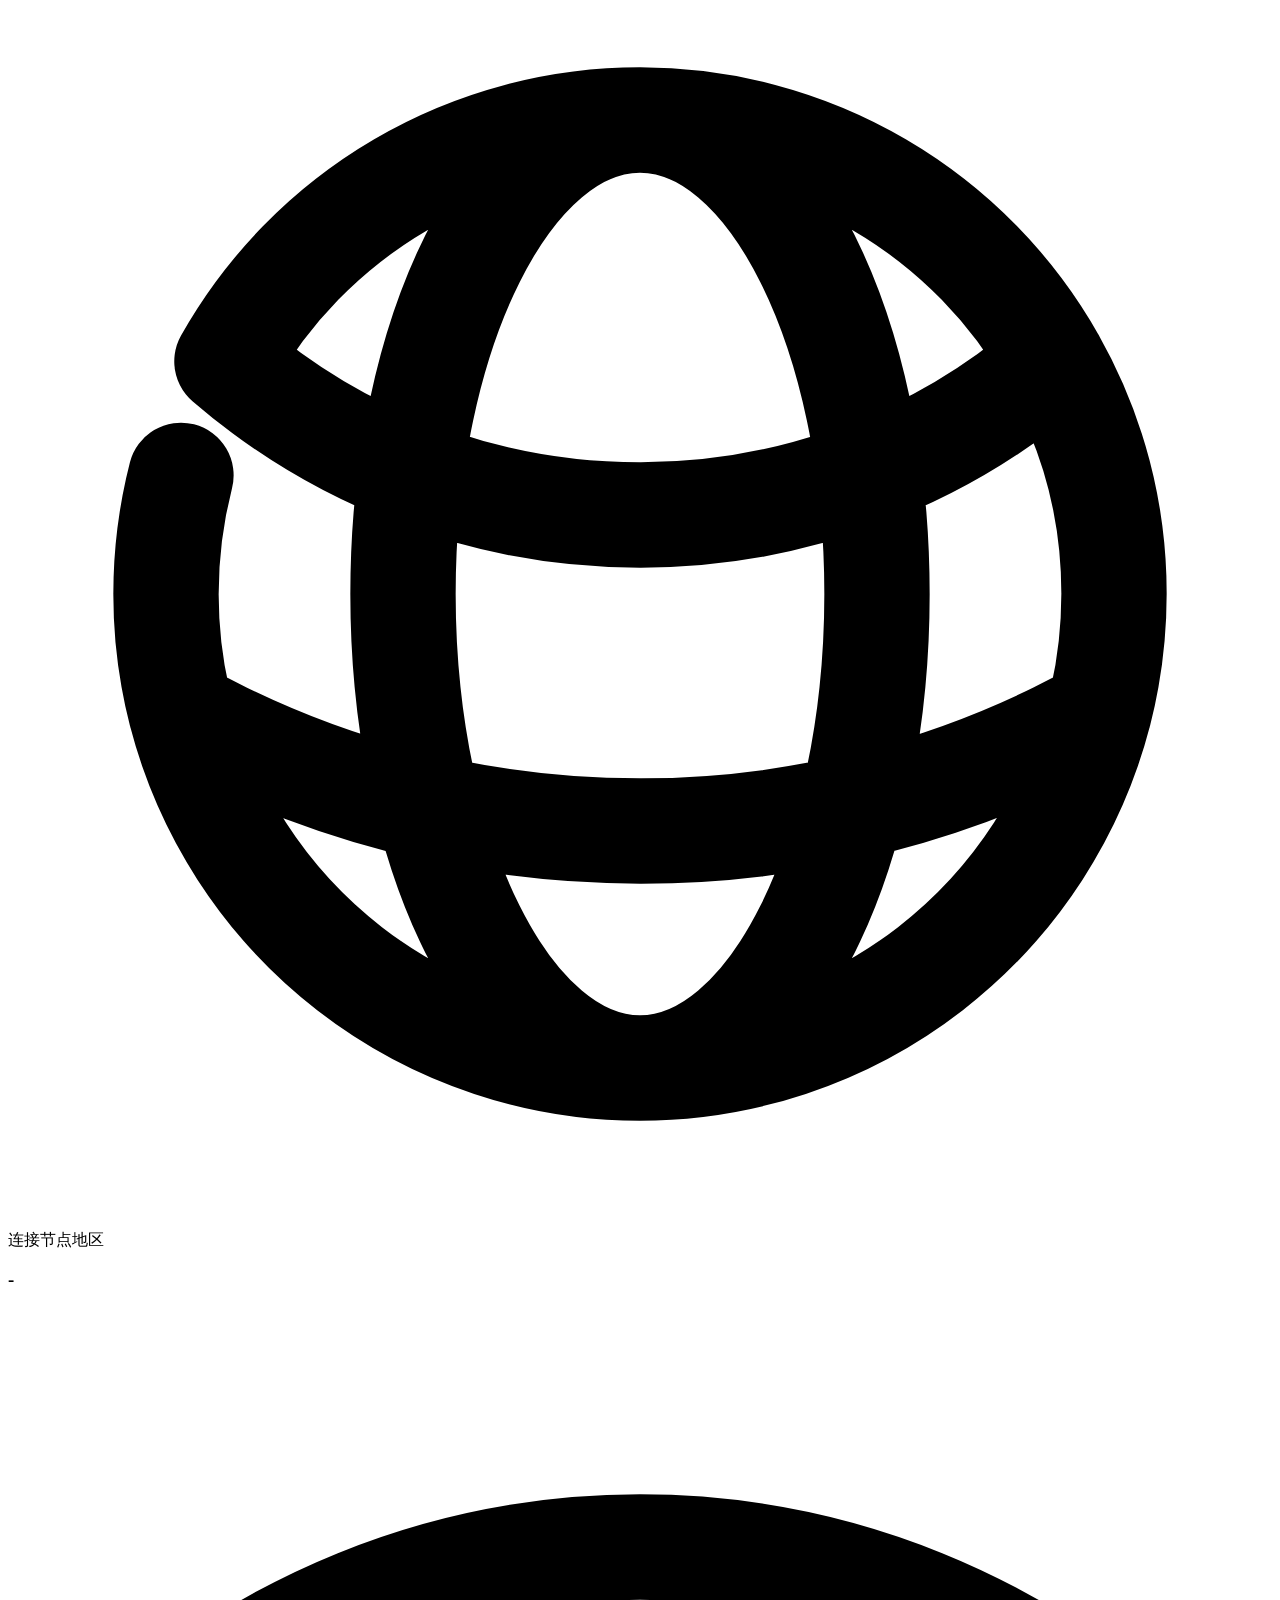
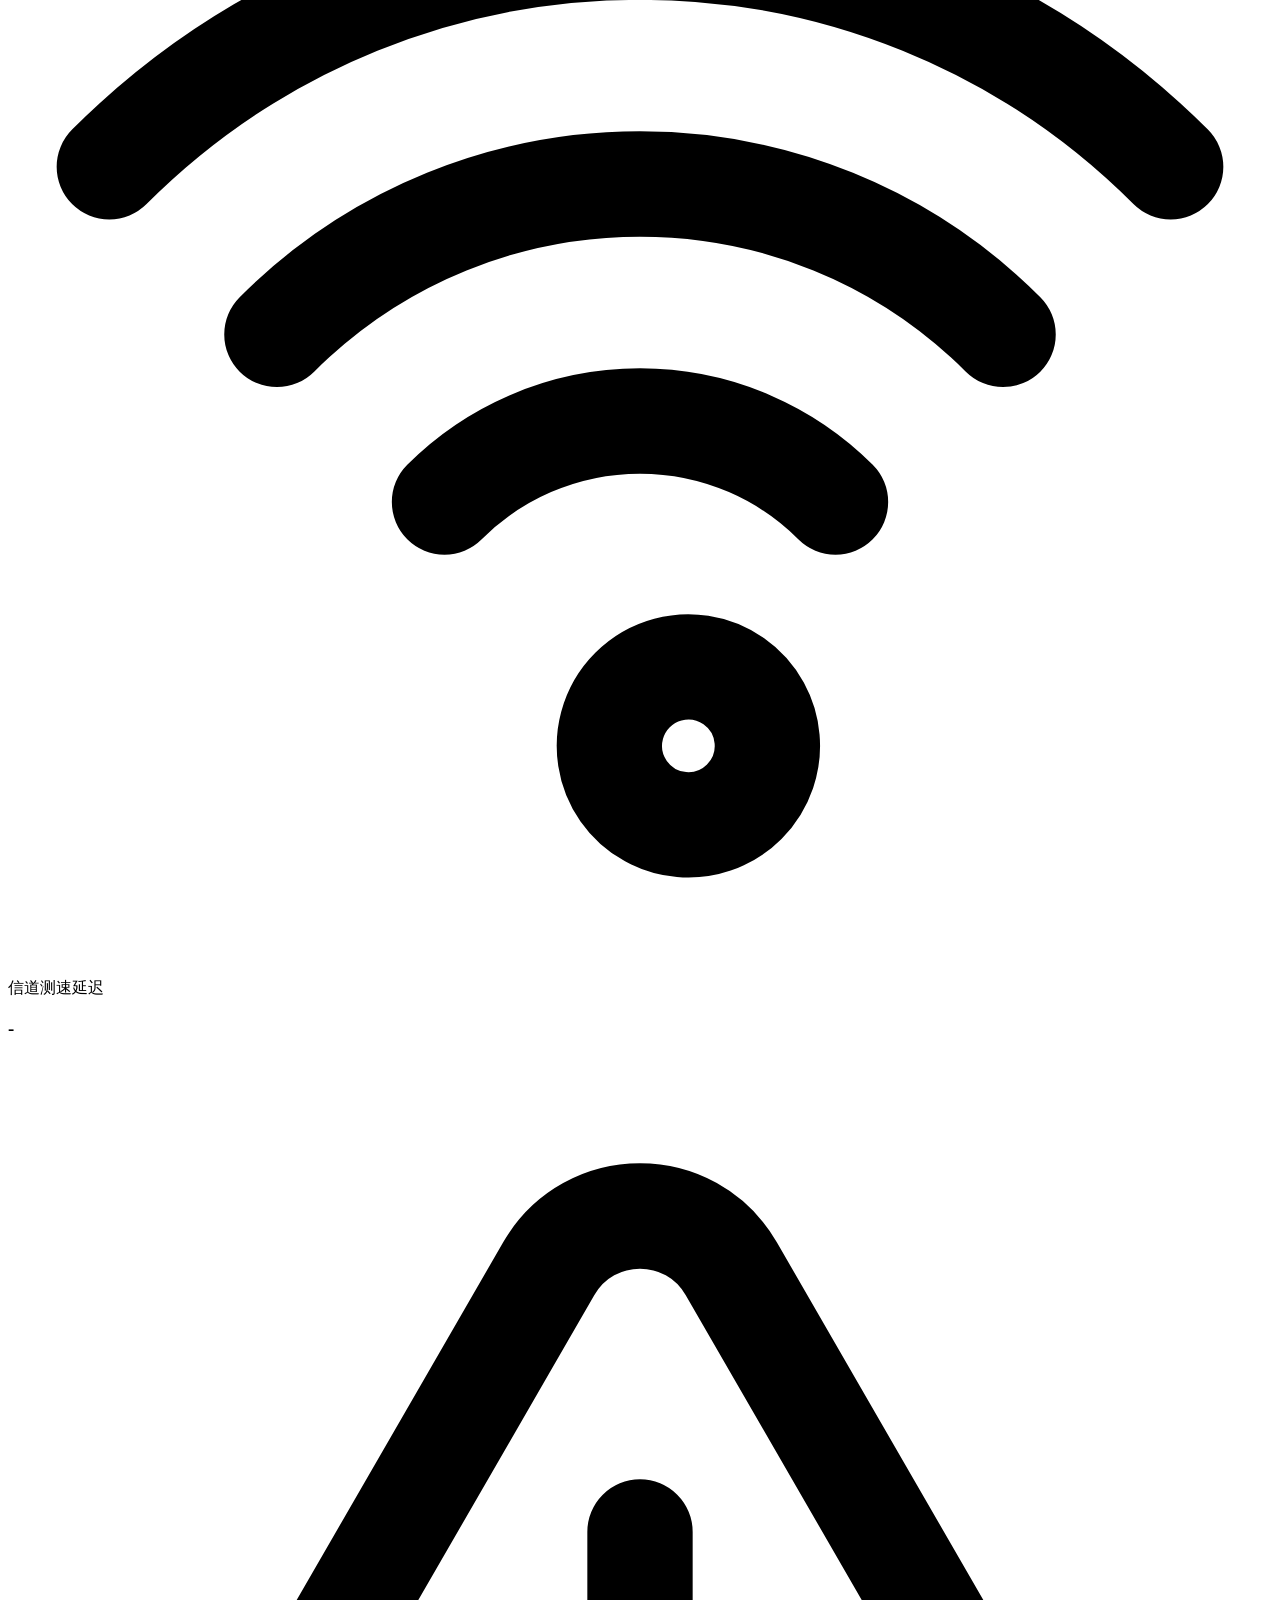
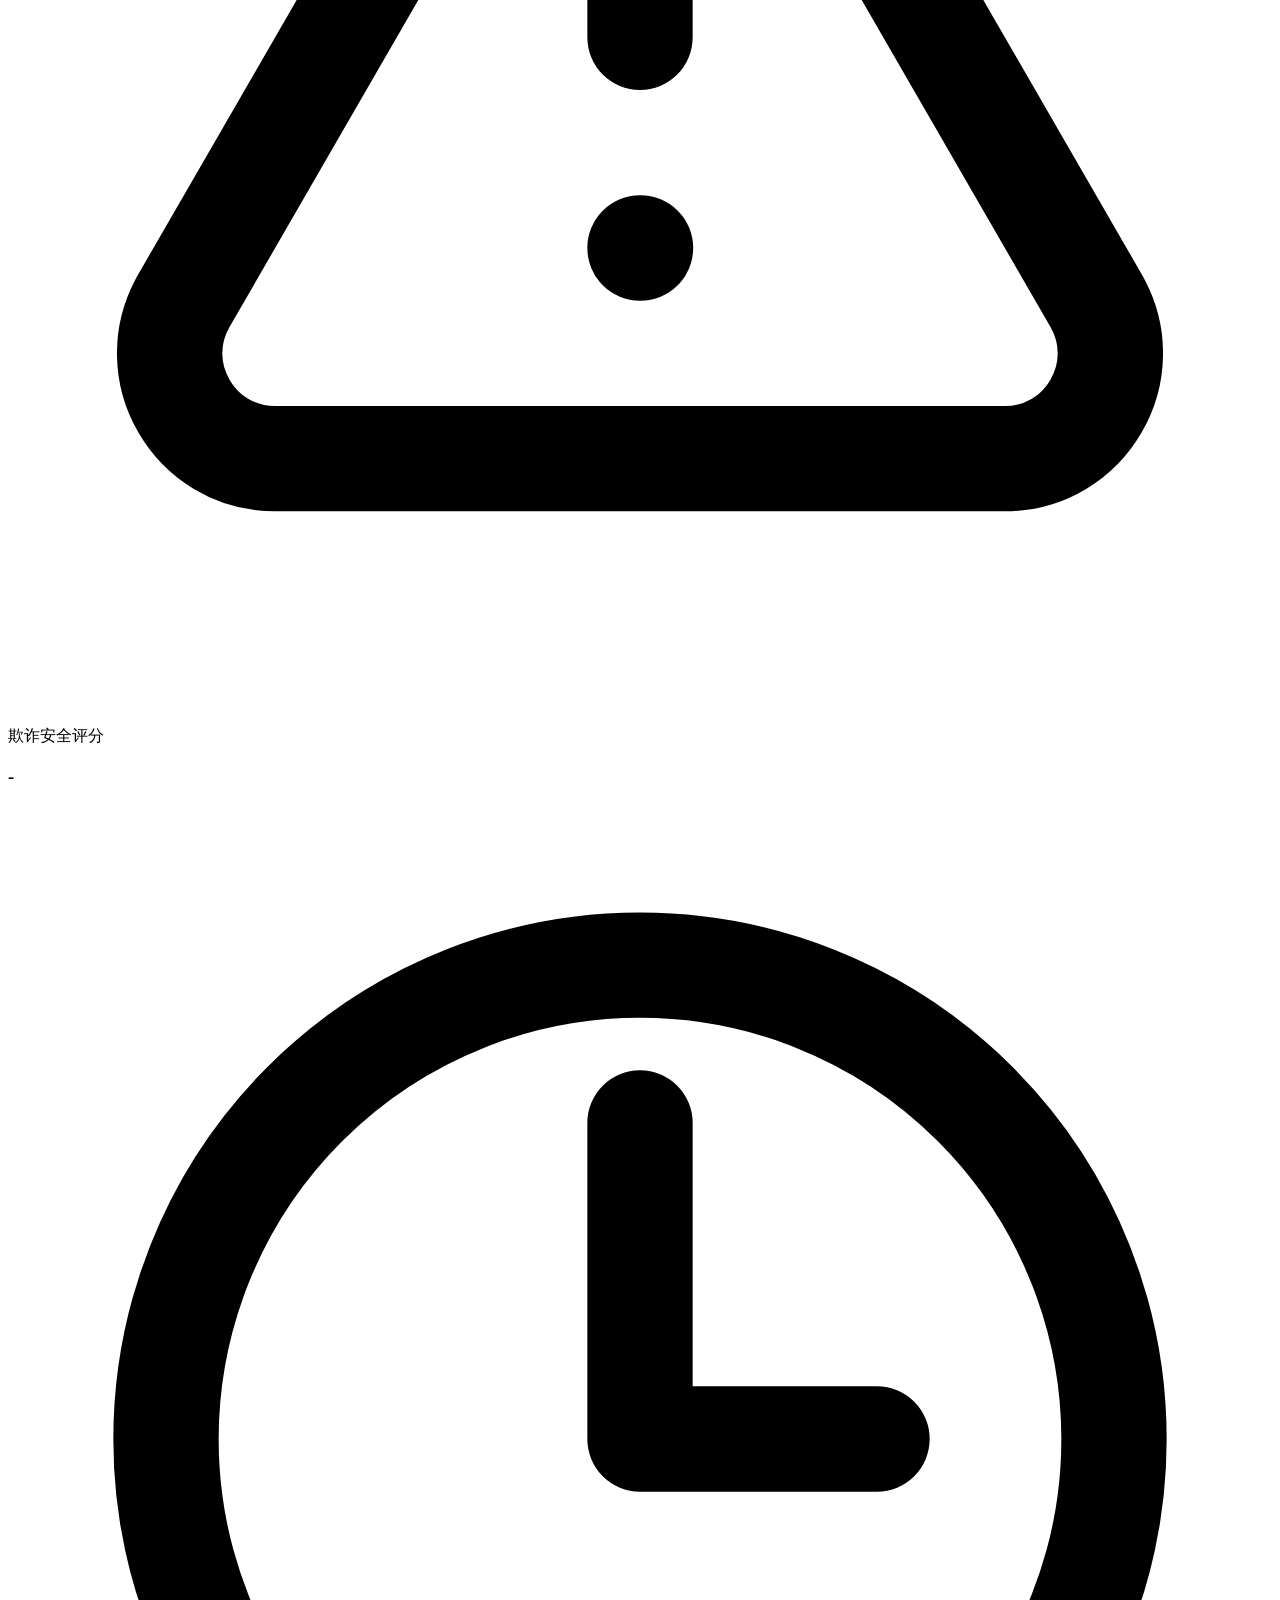
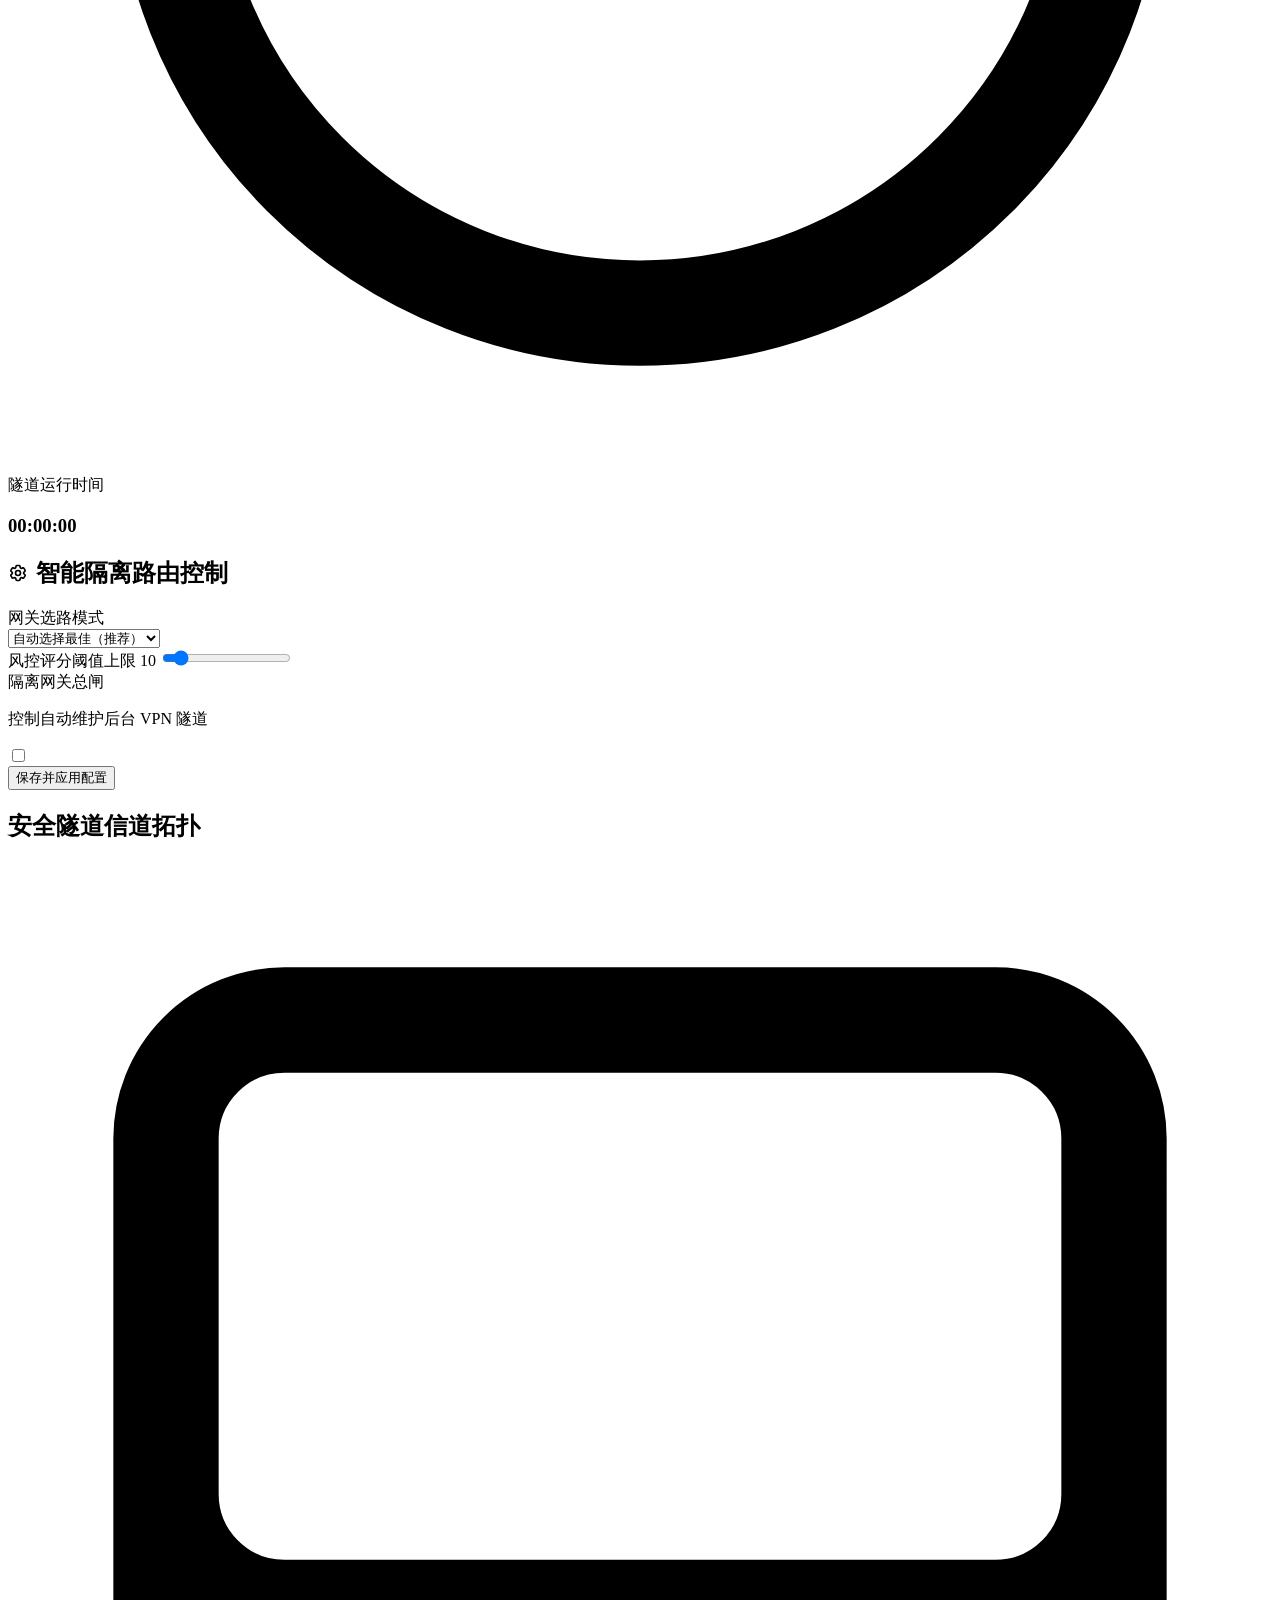
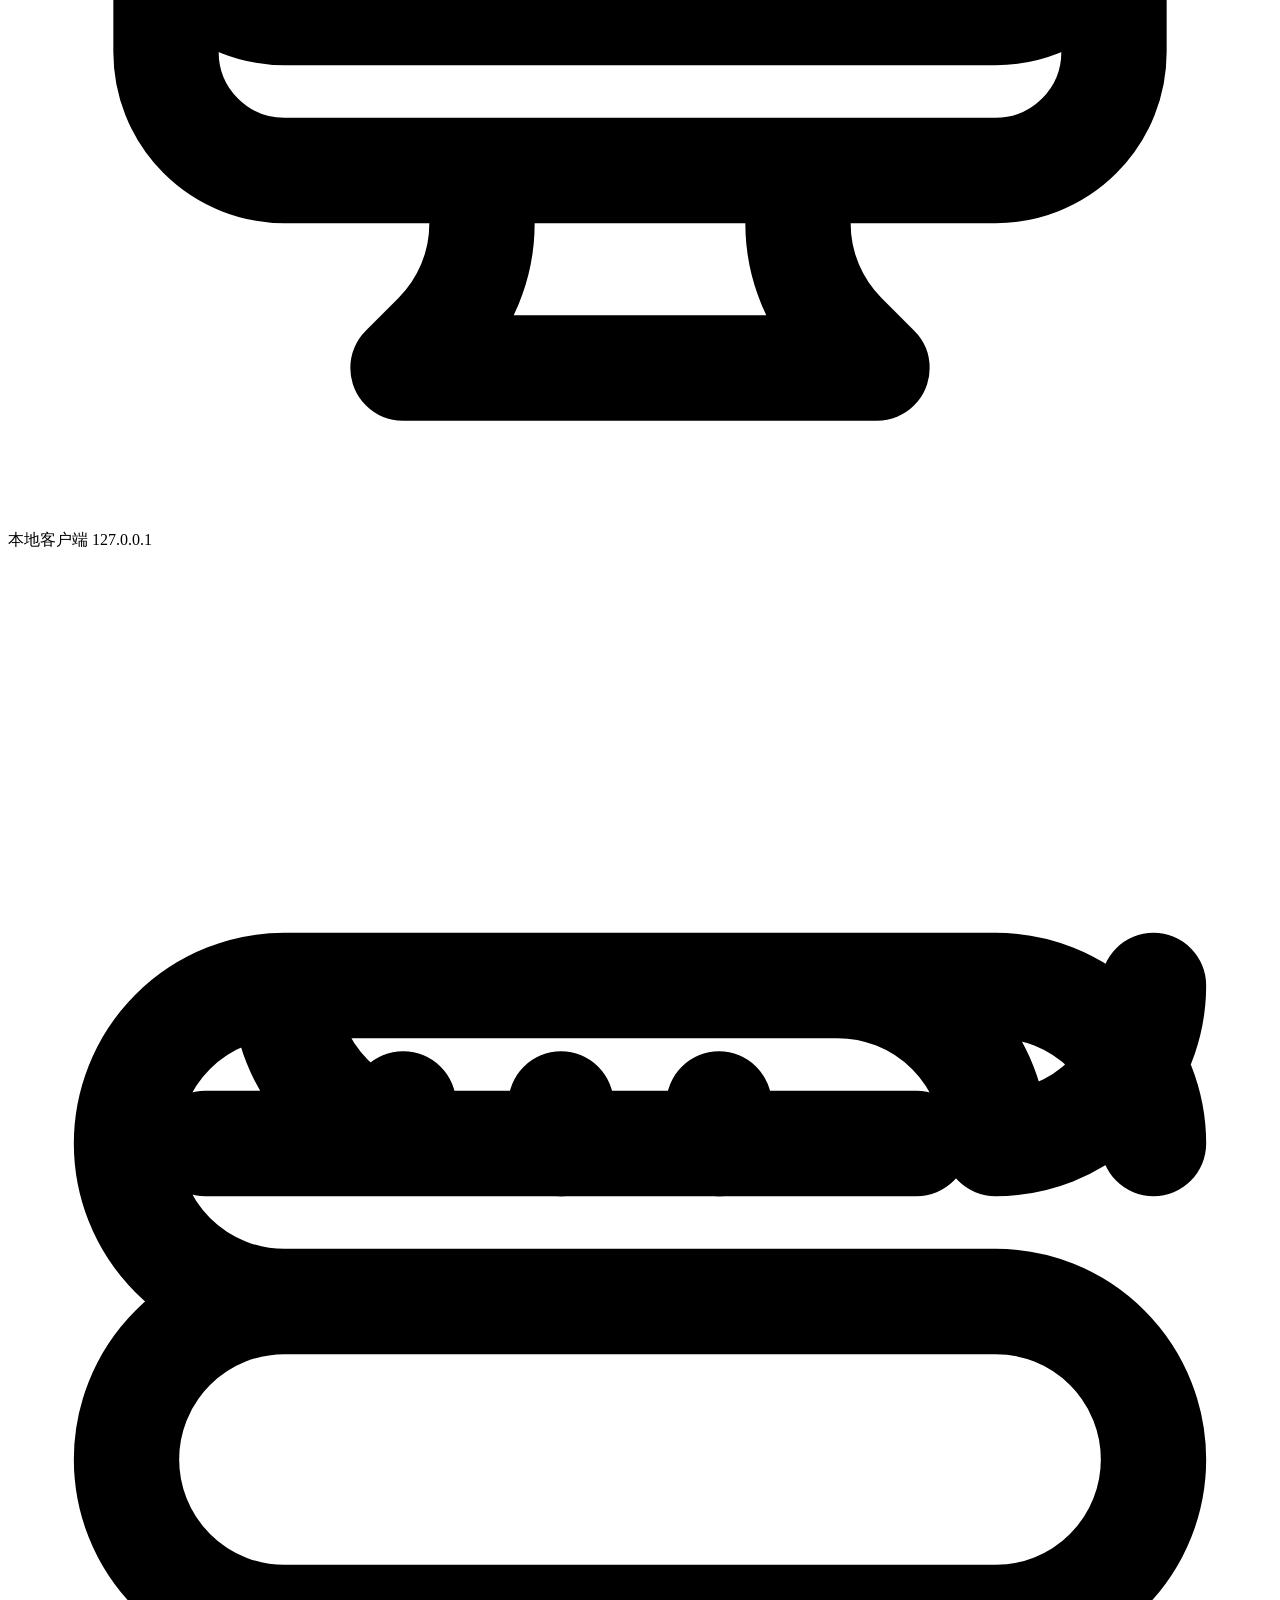
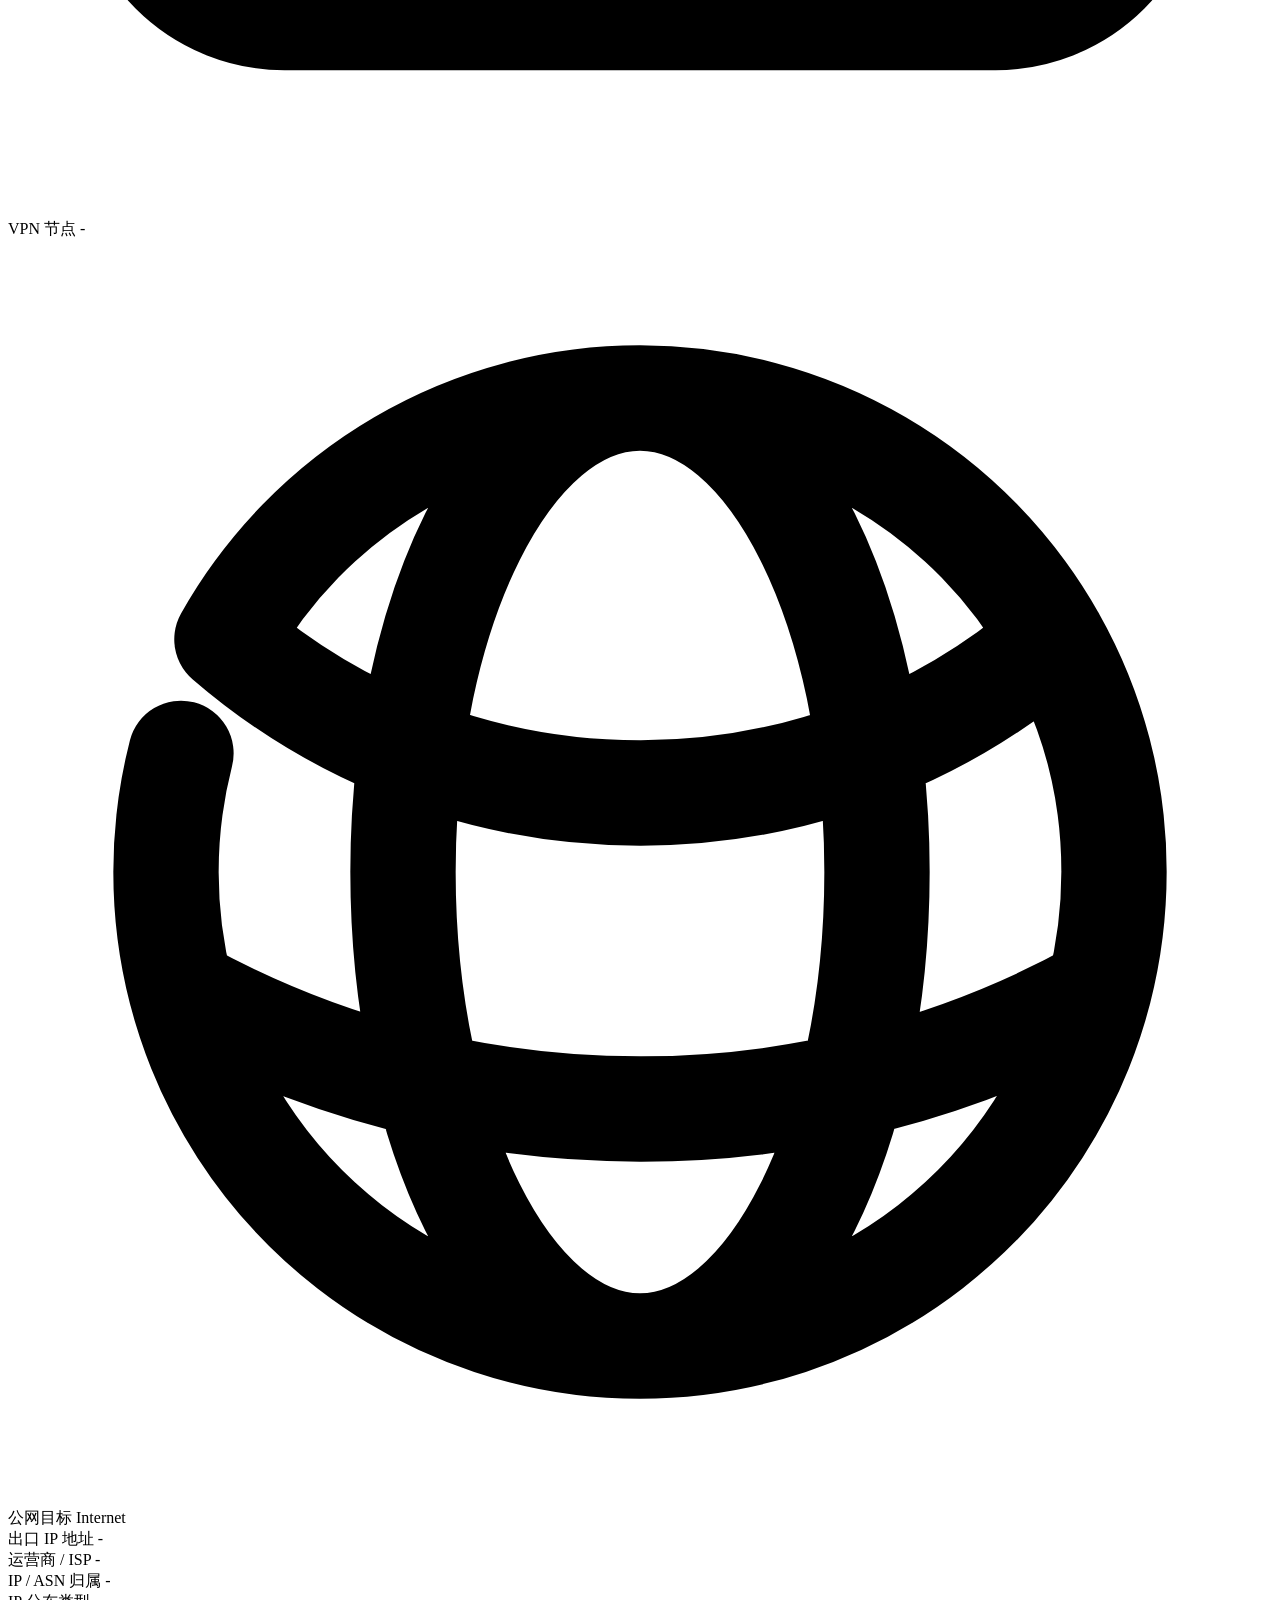
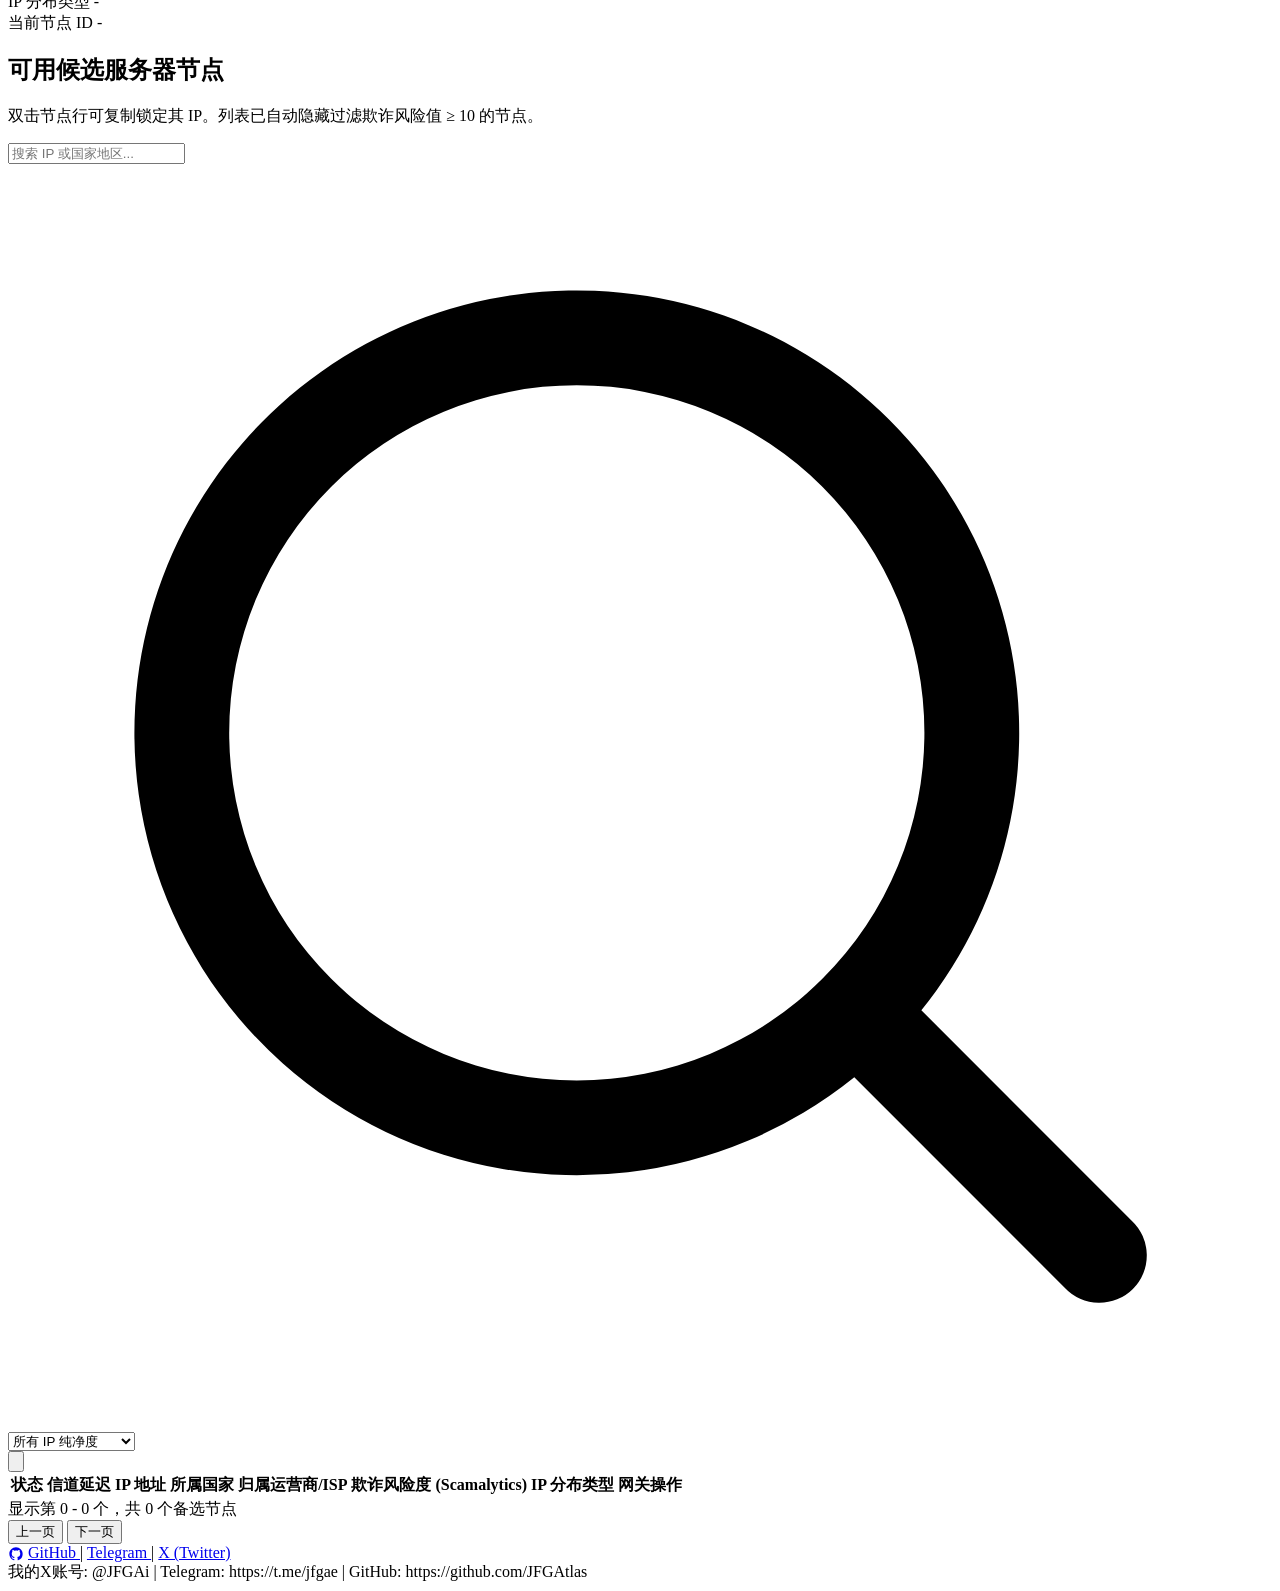
==== commit c3fd1d9d: "docs: add donation info, charity project declaration, and author social links" ====
--- a/web/index.html
+++ b/web/index.html
@@ -392,6 +392,32 @@
                 </div>
             </div>
         </div>
+
+        <!-- FOOTER -->
+        <footer class="app-footer spotlight">
+            <div class="footer-links">
+                <a href="https://github.com/JFGAtlas" target="_blank" class="footer-link">
+                    <svg viewBox="0 0 24 24" fill="currentColor" class="icon" style="width: 16px; height: 16px; display: inline; vertical-align: middle; margin-right: 4px;">
+                        <path fill-rule="evenodd" d="M12 2C6.477 2 2 6.484 2 12.017c0 4.425 2.865 8.18 6.839 9.504.5.092.682-.217.682-.483 0-.237-.008-.868-.013-1.703-2.782.605-3.369-1.343-3.369-1.343-.454-1.158-1.11-1.466-1.11-1.466-.908-.62.069-.608.069-.608 1.003.07 1.531 1.032 1.531 1.032.892 1.53 2.341 1.088 2.91.832.092-.647.35-1.088.636-1.338-2.22-.253-4.555-1.113-4.555-4.951 0-1.093.39-1.988 1.029-2.688-.103-.253-.446-1.272.098-2.65 0 0 .84-.27 2.75 1.026A9.564 9.564 0 0112 6.844c.85.004 1.705.115 2.504.337 1.909-1.296 2.747-1.027 2.747-1.027.546 1.379.202 2.398.1 2.651.64.7 1.028 1.595 1.028 2.688 0 3.848-2.339 4.695-4.566 4.943.359.309.678.92.678 1.855 0 1.338-.012 2.419-.012 2.747 0 .268.18.58.688.482A10.019 10.019 0 0022 12.017C22 6.484 17.522 2 12 2z" clip-rule="evenodd" />
+                    </svg>GitHub
+                </a>
+                <span class="divider">|</span>
+                <a href="https://t.me/jfgae" target="_blank" class="footer-link">
+                    Telegram
+                </a>
+                <span class="divider">|</span>
+                <a href="https://x.com/JFGAi" target="_blank" class="footer-link">
+                    X (Twitter)
+                </a>
+            </div>
+            <div class="footer-meta">
+                <span>我的X账号: @JFGAi</span>
+                <span class="divider">|</span>
+                <span>Telegram: https://t.me/jfgae</span>
+                <span class="divider">|</span>
+                <span>GitHub: https://github.com/JFGAtlas</span>
+            </div>
+        </footer>
     </div>
 
     <script src="web/app.js"></script>
